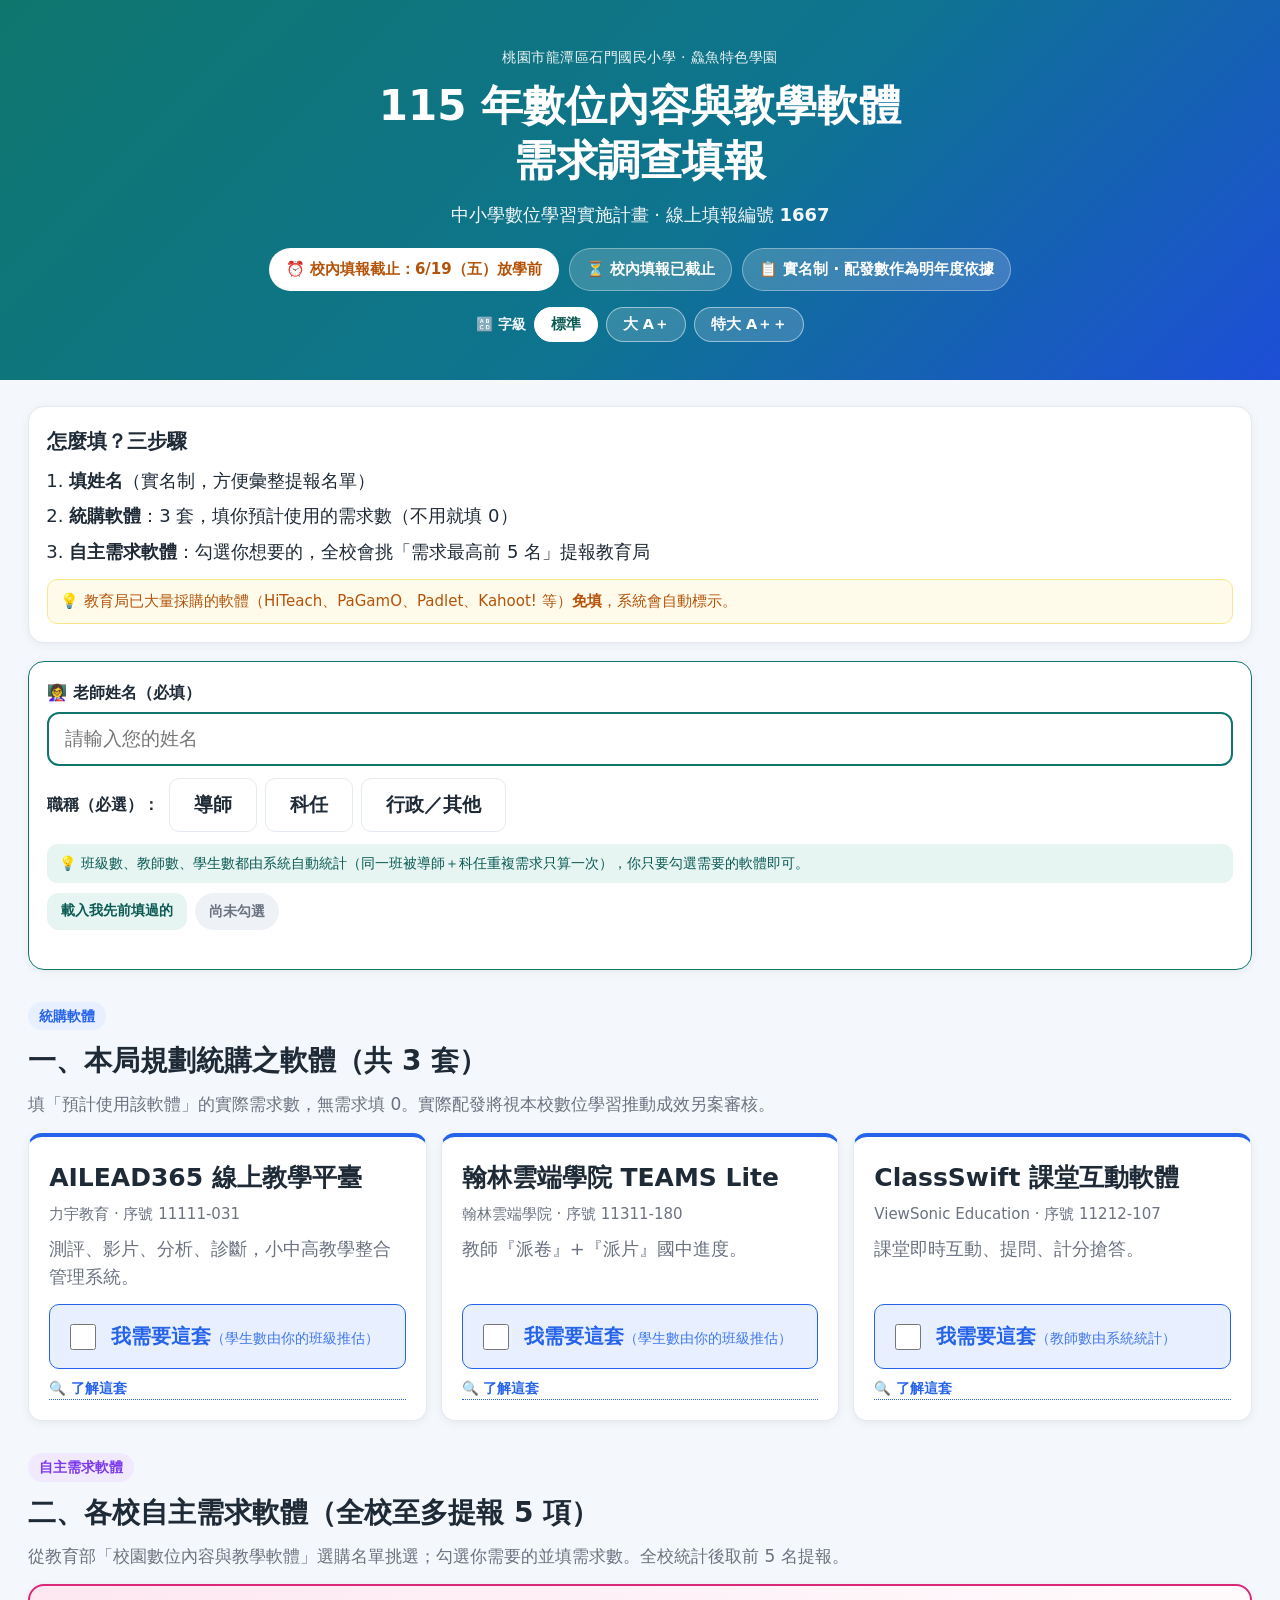
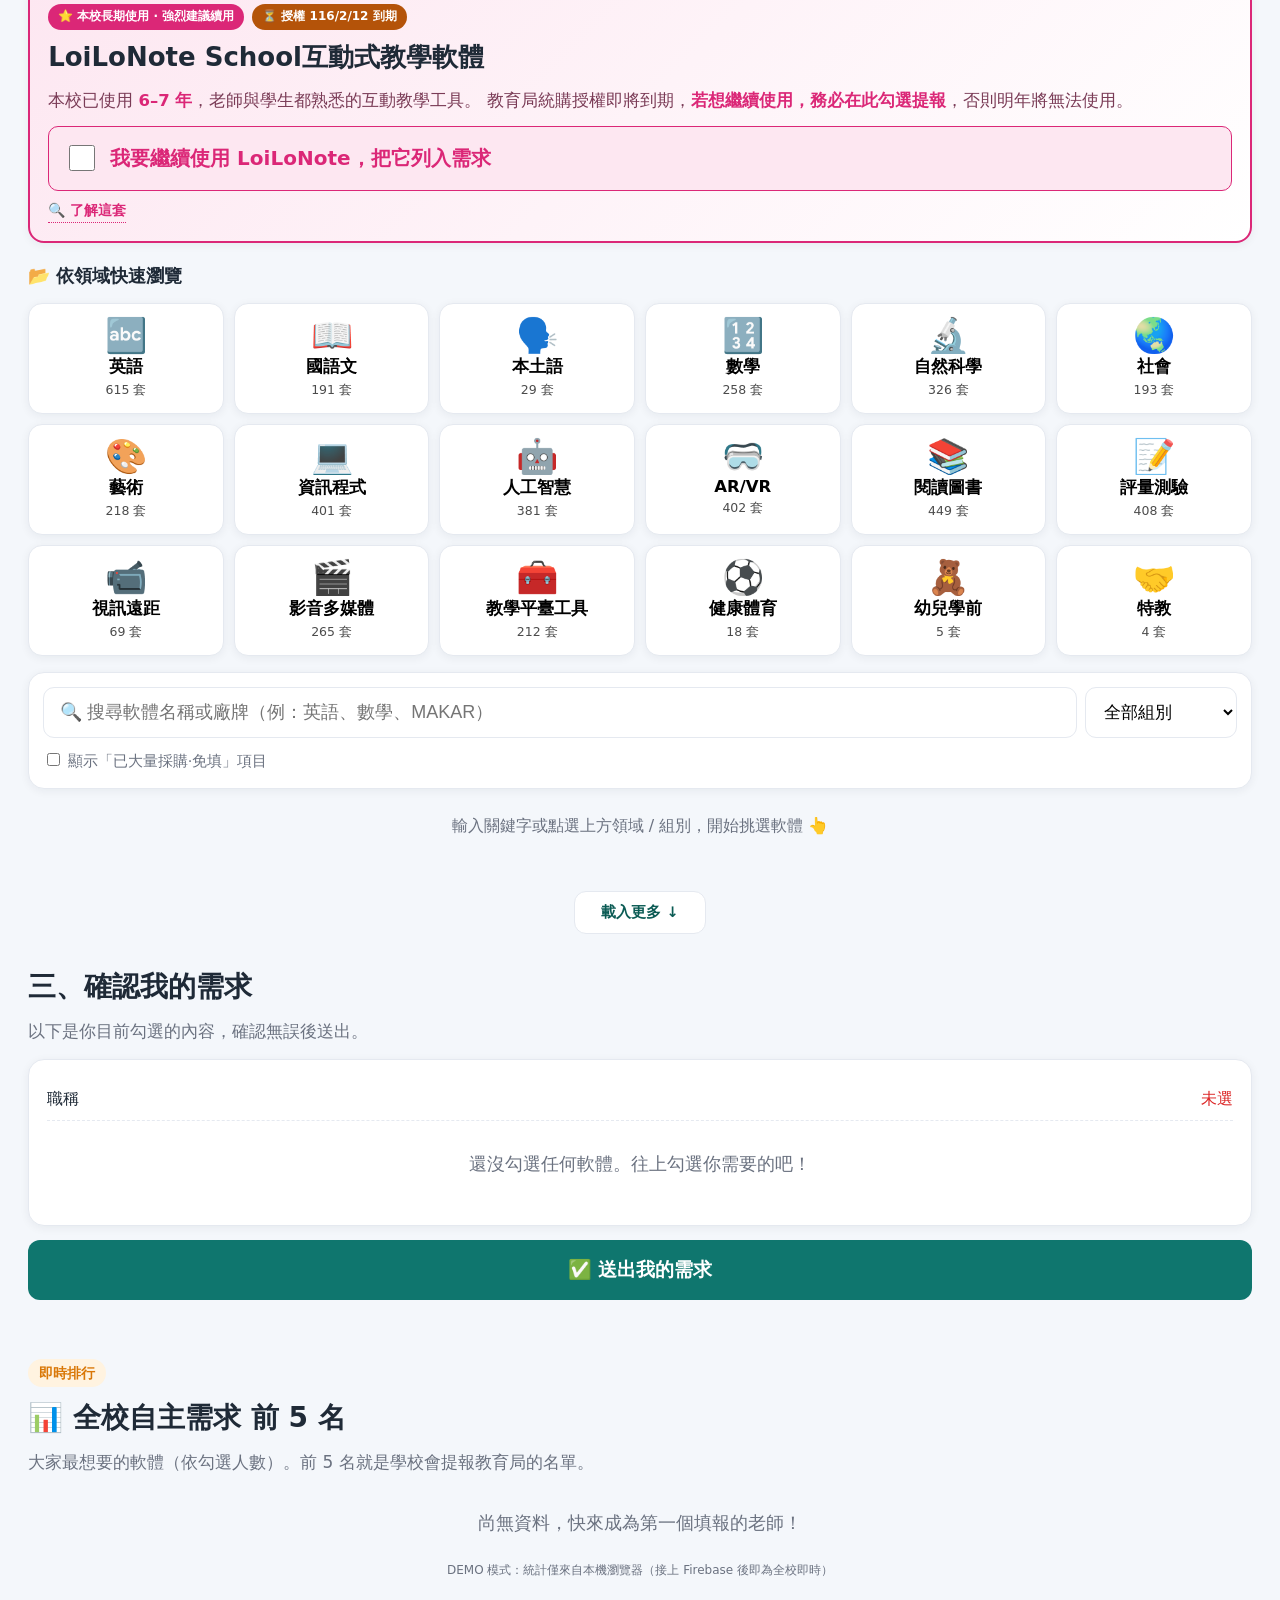
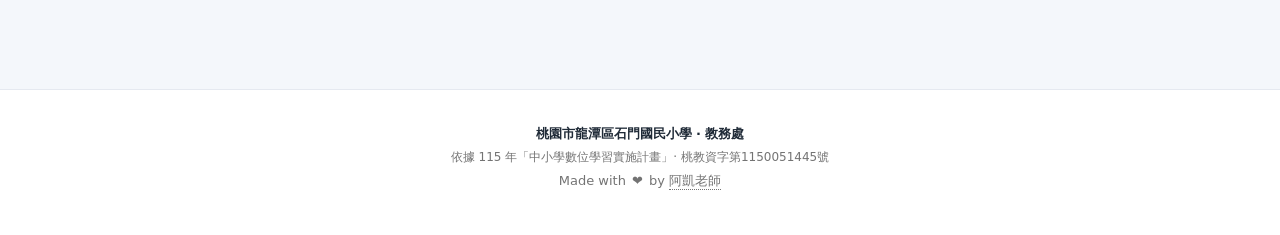
==== index.html @ 0e1031d1 "🚀 自動 cache-busting：部署時為 JS/CSS 加 commit SHA 版本號 解決改版後使用者拿到舊快取（需 Ctrl+F5）的問題：HTML 資產連結帶 ?v=__VER__，wo" ====
<!DOCTYPE html>
<html lang="zh-Hant">
<head>
<meta charset="UTF-8" />
<meta name="viewport" content="width=device-width, initial-scale=1.0" />
<title>數位內容與教學軟體需求調查｜桃園市龍潭區石門國民小學</title>
<meta name="description" content="石門國小 115 年中小學數位學習實施計畫－教學軟體需求調查填報" />
<link rel="stylesheet" href="styles.css?v=__VER__" />
</head>
<body>
<!-- 頂部 -->
<header class="hero">
  <div class="hero__inner">
    <p class="hero__school">桃園市龍潭區石門國民小學 · 鱻魚特色學園</p>
    <h1 class="hero__title">115 年數位內容與教學軟體<br />需求調查填報</h1>
    <p class="hero__sub">中小學數位學習實施計畫 · 線上填報編號 <b>1667</b></p>
    <div class="hero__meta">
      <span class="pill pill--warn" id="deadlinePill">⏰ 校內填報截止：6/24（一）放學前</span>
      <span class="pill" id="countdownPill"></span>
      <span class="pill">📋 實名制 · 配發數作為明年度依據</span>
    </div>
    <div class="fontscale" id="fontScale" role="group" aria-label="字級調整">
      <span class="fontscale__label">🔠 字級</span>
      <button type="button" data-fs="1" class="fontscale__btn">標準</button>
      <button type="button" data-fs="1.15" class="fontscale__btn">大 A＋</button>
      <button type="button" data-fs="1.3" class="fontscale__btn">特大 A＋＋</button>
    </div>
  </div>
</header>

<main class="wrap">

  <!-- 步驟說明 -->
  <section class="card note">
    <h2 class="note__h">怎麼填？三步驟</h2>
    <ol class="note__steps">
      <li><b>填姓名</b>（實名制，方便彙整提報名單）</li>
      <li><b>統購軟體</b>：3 套，填你預計使用的需求數（不用就填 0）</li>
      <li><b>自主需求軟體</b>：勾選你想要的，全校會挑「需求最高前 5 名」提報教育局</li>
    </ol>
    <p class="note__tip">💡 教育局已大量採購的軟體（HiTeach、PaGamO、Padlet、Kahoot! 等）<b>免填</b>，系統會自動標示。</p>
  </section>

  <!-- 老師資料 -->
  <section class="card namebar" id="namebar">
    <label class="namebar__label" for="teacherName">👩‍🏫 老師姓名（必填）</label>
    <input id="teacherName" class="namebar__input" type="text" placeholder="請輸入您的姓名" autocomplete="name" />

    <div class="role-row">
      <span class="role-row__label">職稱（必選）：</span>
      <div class="role-opts" id="roleOpts"><!-- JS render --></div>
    </div>

    <div id="classPicker" class="classpicker" hidden>
      <p class="classpicker__hint" id="classHint"></p>
      <div class="classpicker__grid" id="classGrid"><!-- JS render --></div>
    </div>

    <p class="namebar__why">💡 班級數、教師數、學生數都由系統自動統計（同一班被導師＋科任重複需求只算一次），你只要勾選需要的軟體即可。</p>
    <div class="namebar__extra">
      <button id="loadMineBtn" class="btn btn--ghost" type="button">載入我先前填過的</button>
      <span class="status-badge" id="statusBadge">尚未勾選</span>
    </div>
    <p class="namebar__hint" id="nameHint"></p>
  </section>

  <!-- 區塊一：統購軟體 -->
  <section class="block">
    <div class="block__head">
      <span class="block__tag block__tag--buy">統購軟體</span>
      <h2 class="block__title">一、本局規劃統購之軟體（共 3 套）</h2>
      <p class="block__desc">填「預計使用該軟體」的實際需求數，無需求填 0。實際配發將視本校數位學習推動成效另案審核。</p>
    </div>
    <div class="grid-buy" id="tonggouGrid"><!-- JS render --></div>
  </section>

  <!-- 區塊二：自主需求軟體 -->
  <section class="block">
    <div class="block__head">
      <span class="block__tag block__tag--pick">自主需求軟體</span>
      <h2 class="block__title">二、各校自主需求軟體（全校至多提報 5 項）</h2>
      <p class="block__desc">從教育部「校園數位內容與教學軟體」選購名單挑選；勾選你需要的並填需求數。全校統計後取前 5 名提報。</p>
    </div>

    <!-- LoiLoNote 主打卡 -->
    <div class="loilo" id="loiloCard"><!-- JS render --></div>

    <!-- 依領域一鍵瀏覽（大卡入口）-->
    <div class="domain-head">
      <h3 class="domain-head__t">📂 依領域快速瀏覽</h3>
      <button id="clearDomain" class="btn btn--ghost" type="button" hidden>✕ 清除領域</button>
    </div>
    <div class="domain-grid" id="domainGrid"><!-- JS render --></div>

    <!-- 篩選工具列 -->
    <div class="toolbar card">
      <div class="toolbar__row">
        <input id="searchInput" class="toolbar__search" type="search" placeholder="🔍 搜尋軟體名稱或廠牌（例：英語、數學、MAKAR）" />
        <select id="groupSelect" class="toolbar__select">
          <option value="">全部組別</option>
          <option value="1">數位內容</option>
          <option value="2">課堂教學軟體</option>
          <option value="3">遠距教學軟體</option>
        </select>
      </div>
      <div class="toolbar__foot">
        <label class="switch"><input type="checkbox" id="showExcluded" /> 顯示「已大量採購·免填」項目</label>
        <span class="toolbar__count" id="resultCount"></span>
      </div>
    </div>

    <p class="excluded-note" id="excludedNote" hidden>ℹ️ 標示「已大量採購·免填」的軟體，是教育局先前已大量採購（HiTeach、PaGamO、Padlet、Kahoot! 等），本次無須重複填報，因此無法勾選。</p>

    <!-- 結果清單 -->
    <div id="resultsHint" class="results-hint">輸入關鍵字或點選上方領域 / 組別，開始挑選軟體 👆</div>
    <ul class="results" id="results"></ul>
    <button id="moreBtn" class="btn btn--more" type="button" hidden>載入更多 ↓</button>
  </section>

  <!-- 我的選擇 -->
  <section class="block">
    <div class="block__head">
      <h2 class="block__title">三、確認我的需求</h2>
      <p class="block__desc">以下是你目前勾選的內容，確認無誤後送出。</p>
    </div>
    <div class="card summary" id="summary"><!-- JS render --></div>
    <button id="submitBtn" class="btn btn--submit" type="button">✅ 送出我的需求</button>
    <p class="submit-msg" id="submitMsg"></p>
  </section>

  <!-- 即時排行榜 -->
  <section class="block">
    <div class="block__head">
      <span class="block__tag block__tag--rank">即時排行</span>
      <h2 class="block__title">📊 全校自主需求 前 5 名</h2>
      <p class="block__desc">大家最想要的軟體（依勾選人數）。前 5 名就是學校會提報教育局的名單。</p>
    </div>
    <ol class="rank" id="rankList"><li class="rank__empty">尚無資料，快來成為第一個填報的老師！</li></ol>
    <p class="rank__mode" id="rankMode"></p>
  </section>

</main>

<!-- 頁尾署名 -->
<footer class="site-credit">
  <p class="site-credit__org">桃園市龍潭區石門國民小學 · 教務處</p>
  <p class="site-credit__doc">依據 115 年「中小學數位學習實施計畫」· 桃教資字第1150051445號</p>
  <p>
    Made with <span class="site-credit__heart" aria-label="愛心">❤️</span> by
    <a
      href="https://www.smes.tyc.edu.tw/modules/tadnews/page.php?ncsn=11&nsn=16#a5"
      target="_blank"
      rel="noopener noreferrer"
      class="site-credit__author"
    >阿凱老師</a>
  </p>
</footer>

<script src="data/config.js?v=__VER__"></script>
<script src="app.js?v=__VER__"></script>
</body>
</html>
---- styles.css ----
:root{
  --bg:#f4f7fb; --card:#fff; --ink:#1f2a37;
  --muted:#6b7280; --line:#e5e9f0;
  --brand:#0f766e; --brand-d:#0b5b54; --brand-l:#e6f4f2;
  --buy:#2563eb; --buy-l:#e8f0ff;
  --pick:#7c3aed; --pick-l:#f1eaff;
  --rank:#d97706; --rank-l:#fff3e0;
  --warn:#b45309; --danger:#dc2626;
  --loilo:#db2777; --loilo-l:#fde7f1;
  --radius:16px; --shadow:0 2px 10px rgba(20,30,50,.06);
}
*{box-sizing:border-box}
html{scroll-behavior:smooth}
body{
  margin:0; background:var(--bg); color:var(--ink);
  font-family:"Noto Sans TC","PingFang TC","Microsoft JhengHei",system-ui,sans-serif;
  line-height:1.65; -webkit-font-smoothing:antialiased;
}
b{font-weight:700}

/* hero */
.hero{
  background:linear-gradient(135deg,var(--brand) 0%,#0e7490 55%,#1d4ed8 100%);
  color:#fff; padding:38px 16px 30px; text-align:center;
}
.hero__inner{max-width:760px;margin:0 auto}
.hero__school{margin:0 0 10px;font-size:14px;opacity:.92;letter-spacing:.5px}
.hero__title{margin:0;font-size:30px;font-weight:800;line-height:1.3}
.hero__sub{margin:12px 0 0;font-size:15px;opacity:.95}
.hero__meta{margin-top:18px;display:flex;gap:10px;justify-content:center;flex-wrap:wrap}
.pill{background:rgba(255,255,255,.18);border:1px solid rgba(255,255,255,.35);
  color:#fff;padding:6px 14px;border-radius:999px;font-size:13.5px;font-weight:600}
.pill--warn{background:#fff;color:var(--warn)}

/* layout */
.wrap{max-width:840px;margin:0 auto;padding:22px 16px 40px}
.card{background:var(--card);border:1px solid var(--line);border-radius:var(--radius);
  box-shadow:var(--shadow);padding:18px 18px}
.block{margin-top:30px}
.block__head{margin-bottom:14px}
.block__tag{display:inline-block;font-size:12.5px;font-weight:700;padding:3px 11px;
  border-radius:999px;margin-bottom:8px}
.block__tag--buy{background:var(--buy-l);color:var(--buy)}
.block__tag--pick{background:var(--pick-l);color:var(--pick)}
.block__tag--rank{background:var(--rank-l);color:var(--rank)}
.block__title{margin:0;font-size:21px;font-weight:800}
.block__desc{margin:6px 0 0;font-size:14px;color:var(--muted)}

/* note */
.note__h{margin:0 0 8px;font-size:17px}
.note__steps{margin:0;padding-left:22px}
.note__steps li{margin:4px 0}
.note__tip{margin:12px 0 0;font-size:13.5px;color:var(--warn);background:#fffbeb;
  border:1px solid #fde68a;border-radius:10px;padding:9px 12px}

/* name bar */
.namebar{margin-top:18px;position:sticky;top:0;z-index:30;border-color:var(--brand)}
.namebar__label{display:block;font-weight:700;margin-bottom:6px}
.namebar__input{width:100%;padding:12px 14px;font-size:17px;border:2px solid var(--brand);
  border-radius:12px;outline:none}
.namebar__input:focus{box-shadow:0 0 0 3px var(--brand-l)}
.namebar__extra{display:flex;gap:8px;margin-top:10px;flex-wrap:wrap}
.namebar__small{flex:1;min-width:180px;padding:9px 12px;font-size:14px;
  border:1px solid var(--line);border-radius:10px}
.namebar__hint{margin:8px 0 0;font-size:13px;color:var(--brand-d);min-height:1em}
.namebar__why{margin:12px 0 0;font-size:12.5px;color:var(--brand-d);background:var(--brand-l);
  border-radius:10px;padding:9px 12px;line-height:1.5}

/* 職稱 */
.role-row{display:flex;align-items:center;gap:10px;margin-top:12px;flex-wrap:wrap}
.role-row__label{font-weight:700;font-size:14px}
.role-opts{display:flex;gap:8px;flex-wrap:wrap}
.role-btn{padding:8px 16px;border-radius:10px;border:1.5px solid var(--line);background:#fff;
  font-size:14px;font-weight:700;color:var(--ink);cursor:pointer;transition:.12s}
.role-btn:hover{border-color:var(--brand)}
.role-btn--on{background:var(--brand);color:#fff;border-color:var(--brand)}

/* 班級選擇 */
.classpicker{margin-top:12px;background:#f8fafc;border:1px solid var(--line);border-radius:12px;padding:12px}
.classpicker__hint{margin:0 0 10px;font-size:13px;color:var(--muted);font-weight:600}
.cp__row{display:flex;align-items:center;gap:6px;flex-wrap:wrap;margin-bottom:7px}
.cp__row:last-child{margin-bottom:0}
.cp__grade{font-size:13px;font-weight:700;color:var(--brand-d);width:54px;flex-shrink:0}
.cp__chip{min-width:38px;padding:6px 10px;border-radius:8px;border:1px solid var(--line);
  background:#fff;font-size:13.5px;cursor:pointer;transition:.1s}
.cp__chip:hover{border-color:var(--brand)}
.cp__chip--on{background:var(--brand);color:#fff;border-color:var(--brand);font-weight:700}
.buy__check small{font-weight:400;opacity:.85}

/* buttons */
.btn{cursor:pointer;font-family:inherit;font-weight:700;border:none;border-radius:12px;
  transition:transform .08s,filter .15s,background .15s}
.btn:active{transform:translateY(1px)}
.btn--ghost{background:var(--brand-l);color:var(--brand-d);padding:9px 14px;font-size:13.5px}
.btn--ghost:hover{filter:brightness(.97)}
.btn--more{display:block;margin:14px auto 0;background:#fff;border:1px solid var(--line);
  color:var(--brand-d);padding:11px 26px;font-size:14.5px}
.btn--submit{display:block;width:100%;margin-top:14px;background:var(--brand);color:#fff;
  padding:16px;font-size:18px}
.btn--submit:hover{background:var(--brand-d)}
.btn--submit:disabled{background:#9ca3af;cursor:not-allowed}

/* 統購 cards */
.grid-buy{display:grid;gap:14px;grid-template-columns:1fr}
@media(min-width:680px){.grid-buy{grid-template-columns:1fr 1fr 1fr}}
.buy{background:var(--card);border:1px solid var(--line);border-top:4px solid var(--buy);
  border-radius:14px;padding:16px;box-shadow:var(--shadow);display:flex;flex-direction:column}
.buy__name{font-weight:800;font-size:16px;margin:0 0 4px}
.buy__brand{font-size:12.5px;color:var(--muted);margin:0 0 8px}
.buy__desc{font-size:13px;color:var(--muted);margin:0 0 12px;flex:1}
.buy__unit{font-size:12.5px;font-weight:700;color:var(--buy);margin-bottom:6px}
.buy__num{display:flex;align-items:center;gap:8px}
.buy__num input{width:90px;padding:9px;font-size:16px;text-align:center;
  border:1px solid var(--line);border-radius:10px}
.stepper{width:38px;height:38px;border-radius:10px;border:1px solid var(--line);
  background:#f8fafc;font-size:20px;font-weight:700;color:var(--buy);cursor:pointer}
.buy__check{display:flex;align-items:center;gap:9px;cursor:pointer;user-select:none;
  background:var(--buy-l);border:1px solid var(--buy);border-radius:10px;padding:10px 12px;
  font-size:14px;font-weight:700;color:var(--buy)}
.buy__check input{width:20px;height:20px;accent-color:var(--buy);cursor:pointer}
.numbox--note{justify-content:center;align-self:flex-end;color:var(--muted);font-size:11px;
  background:#f8fafc;border:1px dashed var(--line);border-radius:8px;padding:6px 8px}

/* LoiLoNote 主打 */
.loilo{background:linear-gradient(135deg,var(--loilo-l),#fff);border:2px solid var(--loilo);
  border-radius:var(--radius);padding:18px;box-shadow:var(--shadow);margin-bottom:18px}
.loilo__top{display:flex;align-items:center;gap:8px;flex-wrap:wrap;margin-bottom:6px}
.loilo__badge{background:var(--loilo);color:#fff;font-size:12px;font-weight:700;
  padding:3px 10px;border-radius:999px}
.loilo__name{font-size:19px;font-weight:800;margin:0}
.loilo__desc{font-size:14px;color:#7a3b56;margin:8px 0 12px}
.loilo__desc b{color:var(--loilo)}

/* toolbar */
.toolbar{padding:14px}
.toolbar__row{display:flex;gap:8px;flex-wrap:wrap}
.toolbar__search{flex:1;min-width:200px;padding:11px 14px;font-size:15px;
  border:1px solid var(--line);border-radius:11px}
.toolbar__select{padding:11px 12px;font-size:14px;border:1px solid var(--line);
  border-radius:11px;background:#fff}
.chips{display:flex;gap:7px;flex-wrap:wrap;margin-top:12px}
.chip{font-size:13px;padding:6px 12px;border-radius:999px;border:1px solid var(--line);
  background:#fff;cursor:pointer;color:var(--ink);transition:.12s}
.chip:hover{border-color:var(--pick)}
.chip--on{background:var(--pick);color:#fff;border-color:var(--pick)}
.toolbar__foot{display:flex;justify-content:space-between;align-items:center;
  margin-top:12px;flex-wrap:wrap;gap:8px}
.switch{font-size:13px;color:var(--muted);cursor:pointer;user-select:none}
.toolbar__count{font-size:13px;color:var(--muted);font-weight:600}

/* results */
.results-hint{text-align:center;color:var(--muted);padding:24px 12px;font-size:14.5px}
.results{list-style:none;margin:14px 0 0;padding:0;display:grid;gap:10px}
.item{display:flex;gap:12px;align-items:flex-start;background:var(--card);
  border:1px solid var(--line);border-radius:12px;padding:13px 14px}
.item--on{border-color:var(--pick);box-shadow:0 0 0 2px var(--pick-l)}
.item--excluded{opacity:.7;background:#fafafa}
.item__check{width:22px;height:22px;margin-top:2px;flex-shrink:0;cursor:pointer;accent-color:var(--pick)}
.item__body{flex:1;min-width:0}
.item__name{font-weight:700;font-size:15px;margin:0}
.item__meta{font-size:12.5px;color:var(--muted);margin:3px 0 0;display:flex;gap:8px;flex-wrap:wrap}
.tagmini{background:var(--brand-l);color:var(--brand-d);font-size:11px;padding:1px 7px;border-radius:6px}
.gtag{font-size:11px;padding:1px 7px;border-radius:6px}
.gtag-1{background:#eef2ff;color:#4338ca}
.gtag-2{background:#ecfdf5;color:#047857}
.gtag-3{background:#fef2f2;color:#b91c1c}
.badge-ex{background:#fee2e2;color:var(--danger);font-size:11px;font-weight:700;
  padding:1px 7px;border-radius:6px}
.item__nums{display:none;gap:8px;margin-top:10px;flex-wrap:wrap}
.item--on .item__nums{display:flex}
.numbox{display:flex;flex-direction:column;font-size:11.5px;color:var(--muted)}
.numbox input{width:74px;padding:6px;font-size:14px;text-align:center;
  border:1px solid var(--line);border-radius:8px;margin-top:2px}

/* summary */
.summary__empty{color:var(--muted);text-align:center;padding:10px}
.sumrow{display:flex;justify-content:space-between;gap:10px;padding:8px 0;
  border-bottom:1px dashed var(--line);font-size:14px}
.sumrow:last-child{border-bottom:none}
.sumrow__rm{background:none;border:none;color:var(--danger);cursor:pointer;font-size:13px}
.sumhead{font-weight:800;font-size:13px;color:var(--muted);margin:12px 0 2px}

.submit-msg{text-align:center;font-size:14.5px;margin-top:10px;min-height:1.2em;font-weight:700}
.submit-msg.ok{color:var(--brand-d)}
.submit-msg.err{color:var(--danger)}

/* rank */
.rank{list-style:none;margin:0;padding:0;counter-reset:r}
.rank__row{display:flex;align-items:center;gap:12px;background:var(--card);
  border:1px solid var(--line);border-radius:12px;padding:12px 14px;margin-bottom:9px}
.rank__no{width:34px;height:34px;flex-shrink:0;border-radius:50%;display:grid;place-items:center;
  font-weight:800;background:var(--rank-l);color:var(--rank)}
.rank__row:nth-child(1) .rank__no{background:#fde68a;color:#92400e}
.rank__row:nth-child(2) .rank__no{background:#e5e7eb;color:#374151}
.rank__row:nth-child(3) .rank__no{background:#fed7aa;color:#9a3412}
.rank__name{flex:1;font-weight:700;font-size:14.5px}
.rank__cnt{font-size:13px;color:var(--muted);font-weight:700;white-space:nowrap}
.rank__loilo{border-color:var(--loilo);box-shadow:0 0 0 2px var(--loilo-l)}
.rank__empty{color:var(--muted);text-align:center;padding:18px}
.rank__mode{text-align:center;font-size:12px;color:var(--muted);margin-top:6px}

/* admin: gate */
.gate{position:fixed;inset:0;background:rgba(15,30,45,.55);display:grid;place-items:center;z-index:100;padding:16px}
.gate__box{max-width:360px;width:100%;text-align:center}
.gate__h{margin:0 0 14px;font-size:18px}
.gate__note{font-size:12px;color:var(--muted);margin-top:10px}

/* admin: stat grid */
.stat-grid{display:grid;gap:12px;grid-template-columns:repeat(2,1fr)}
@media(min-width:680px){.stat-grid{grid-template-columns:repeat(4,1fr)}}
.stat{background:var(--card);border:1px solid var(--line);border-radius:14px;padding:16px;text-align:center;box-shadow:var(--shadow)}
.stat__v{font-size:30px;font-weight:800;color:var(--brand)}
.stat__v small{font-size:13px;font-weight:600;color:var(--muted);margin-left:3px}
.stat__l{font-size:13px;color:var(--muted);margin-top:2px}

/* admin: rank details */
.adm-rank{background:var(--card);border:1px solid var(--line);border-radius:12px;margin-bottom:8px;overflow:hidden}
.adm-rank--top{border-color:var(--rank);box-shadow:0 0 0 1px var(--rank-l)}
.adm-rank summary{display:flex;align-items:center;gap:12px;padding:11px 14px;cursor:pointer;list-style:none}
.adm-rank summary::-webkit-details-marker{display:none}
.adm-rank__body{padding:0 14px 12px;font-size:13px;color:var(--muted)}

/* admin: charts */
.chart-grid{display:grid;gap:14px;grid-template-columns:1fr}
@media(min-width:760px){.chart-grid{grid-template-columns:1fr 1fr}}
.chart__t{margin:0 0 12px;font-size:15px;font-weight:800}
.bar{display:flex;align-items:center;gap:10px;margin:7px 0;font-size:13.5px}
.bar__l{width:88px;flex-shrink:0;text-align:right;color:var(--ink)}
.bar__track{flex:1;background:#f1f5f9;border-radius:6px;height:18px;overflow:hidden}
.bar__fill{display:block;height:100%;border-radius:6px;min-width:2px;transition:width .3s}
.bar__v{width:38px;text-align:right;font-weight:700;color:var(--muted)}
.pie{width:150px;height:150px;border-radius:50%;margin:4px auto 12px}
.pie__legend{display:flex;flex-direction:column;gap:5px;font-size:13.5px}
.pie__legend i{display:inline-block;width:13px;height:13px;border-radius:3px;margin-right:7px;vertical-align:-1px}

/* admin: teacher cards */
.adm-teacher{padding:12px 14px;margin-bottom:8px}
.adm-teacher__top{display:flex;justify-content:space-between;align-items:baseline;gap:8px;margin-bottom:4px}
.adm-teacher__line{font-size:13.5px;margin:4px 0;line-height:1.6}

/* footer */
.site-credit{text-align:center;padding:30px 16px 40px;font-size:13px;color:rgba(0,0,0,.55);
  border-top:1px solid var(--line);margin-top:36px;background:#fff}
.site-credit p{margin:3px 0}
.site-credit__org{font-weight:700;color:var(--ink)}
.site-credit__doc{font-size:12px}
.site-credit__heart{display:inline-block;margin:0 2px;filter:saturate(1.1)}
.site-credit__author{color:inherit;text-decoration:none;border-bottom:1px dotted currentColor;
  padding-bottom:1px;transition:color .2s,border-color .2s}
.site-credit__author:hover{color:#c63;border-bottom-color:#c63}

/* ============================================================
   滿版佈局 + 字體放大 + RWD 強化（讓年長老師看得清楚）
   ============================================================ */
body{ font-size:17px; }

/* 容器滿版：桌機幾乎填滿，只留極小邊距 */
.wrap{ max-width:1860px; padding:26px clamp(14px,2.2vw,44px) 60px; }
.hero{ padding:46px 16px 38px; }
.hero__inner{ max-width:1180px; }
.hero__title{ font-size:34px; }
.hero__sub{ font-size:16.5px; }
.pill{ font-size:15px; padding:8px 16px; }

/* 區塊標題與說明 */
.block__title{ font-size:25px; }
.block__desc{ font-size:16px; }
.block__tag{ font-size:13.5px; }
.note__h{ font-size:20px; }
.note__steps{ font-size:16.5px; }
.note__steps li{ margin:6px 0; }
.note__tip{ font-size:15px; }

/* 老師資料 */
.namebar__label{ font-size:16px; }
.namebar__input{ font-size:19px; padding:14px 16px; }
.role-row__label{ font-size:16px; }
.role-btn{ font-size:16px; padding:10px 20px; }
.classpicker__hint{ font-size:15px; }
.cp__grade{ font-size:15.5px; width:62px; }
.cp__chip{ font-size:16px; min-width:46px; padding:9px 14px; }
.namebar__why{ font-size:14px; }

/* 統購卡 */
.buy__name{ font-size:19px; }
.buy__brand{ font-size:13.5px; }
.buy__desc{ font-size:15.5px; }
.buy__check{ font-size:16.5px; padding:13px 14px; }

/* 自主清單工具列 + 項目 */
.toolbar__search{ font-size:17px; padding:13px 16px; }
.toolbar__select{ font-size:16px; }
.chip{ font-size:15px; padding:7px 14px; }
.item{ padding:15px 16px; }
.item__name{ font-size:18px; }
.item__meta{ font-size:14px; }
.item__check{ width:24px; height:24px; }

/* 摘要 / 排行 / loilo */
.sumrow{ font-size:16px; }
.rank__name{ font-size:17px; }
.rank__cnt{ font-size:15px; }
.loilo__name{ font-size:21px; }
.loilo__desc{ font-size:15.5px; }
.btn--submit{ font-size:19px; padding:17px; }

/* 桌機（≥1024px）：自主清單兩欄、字再放大 */
@media(min-width:1024px){
  body{ font-size:18px; }
  .hero__title{ font-size:42px; }
  .hero__sub{ font-size:18px; }
  .block__title{ font-size:28px; }
  .block__desc{ font-size:17px; }
  .note__steps{ font-size:18px; }
  .item__name{ font-size:19px; }
  .item__meta{ font-size:15px; }
  .buy__name{ font-size:21px; }
  .buy__desc{ font-size:16.5px; }
  .buy__check{ font-size:18px; }
  .cp__chip{ font-size:17px; min-width:50px; }
  .results{ grid-template-columns:1fr 1fr; gap:12px; }
}

/* 大桌機（≥1500px）：自主清單三欄，充分利用寬度 */
@media(min-width:1500px){
  .results{ grid-template-columns:1fr 1fr 1fr; }
}

/* ============================================================
   再放大：統購卡 / 班級鈕 / 軟體資訊文字 + 行動端易讀易點
   ============================================================ */
/* 統購卡 */
.buy{ padding:20px; }
.buy__name{ font-size:22px; }
.buy__brand{ font-size:15px; }
.buy__desc{ font-size:17px; line-height:1.6; }
.buy__unit{ font-size:14.5px; }
.buy__check{ font-size:19px; padding:15px 16px; gap:12px; }
.buy__check input{ width:26px; height:26px; }
.buy__check small{ font-size:14px; }

/* 職稱鈕 + 班級鈕（加大、好點）*/
.role-btn{ font-size:18px; padding:13px 24px; min-height:48px; }
.classpicker{ padding:14px; }
.classpicker__hint{ font-size:16px; }
.cp__row{ gap:8px; margin-bottom:9px; }
.cp__grade{ font-size:17px; width:64px; }
.cp__chip{ font-size:18px; min-width:56px; min-height:48px; padding:12px 16px; }

/* 軟體資訊（自主清單項目）*/
.item{ padding:16px 18px; gap:14px; }
.item__check{ width:26px; height:26px; margin-top:3px; }
.item__name{ font-size:20px; line-height:1.4; }
.item__meta{ font-size:15.5px; gap:10px; margin-top:5px; }
.tagmini,.gtag,.badge-ex{ font-size:13px; padding:2px 9px; }
.results-hint{ font-size:16px; }

/* 搜尋 / 篩選 / 領域標籤 */
.toolbar__search{ font-size:18px; padding:14px 16px; }
.toolbar__select{ font-size:17px; padding:12px 14px; }
.chip{ font-size:16px; padding:9px 16px; min-height:42px; }
.switch{ font-size:14.5px; }
.toolbar__count{ font-size:14.5px; }

/* LoiLoNote 主打 */
.loilo__name{ font-size:23px; }
.loilo__desc{ font-size:16.5px; }

/* 桌機再放大一級 */
@media(min-width:1024px){
  .buy__name{ font-size:25px; }
  .buy__desc{ font-size:18px; }
  .buy__check{ font-size:20px; }
  .item__name{ font-size:22px; }
  .item__meta{ font-size:16.5px; }
  .cp__chip{ font-size:19px; min-width:62px; }
  .role-btn{ font-size:19px; }
  .loilo__name{ font-size:26px; }
}

/* 行動端（≤640px）：好讀好點、班級鈕排滿、不溢出 */
@media(max-width:640px){
  .wrap{ padding:18px 12px 48px; }
  .hero__title{ font-size:27px; }
  .hero__sub{ font-size:15px; }
  .block__title{ font-size:22px; }
  .block__desc{ font-size:15.5px; }
  .buy__name{ font-size:21px; }
  .buy__desc{ font-size:16px; }
  .item__name{ font-size:19px; }
  .item__meta{ font-size:14.5px; }
  /* 班級選擇：年級標籤獨立一行，班級鈕排滿整列、好按 */
  .cp__grade{ width:100%; margin-bottom:3px; color:var(--brand-d); }
  .cp__chip{ flex:1 1 28%; font-size:18px; min-height:50px; }
  /* 職稱鈕填滿一列 */
  .role-row{ align-items:flex-start; }
  .role-opts{ width:100%; }
  .role-btn{ flex:1 1 auto; min-height:50px; }
  /* 統購卡單欄、留白縮一點 */
  .buy{ padding:18px; }
}

/* ============================================================
   A 統計正確性 + B 年長友善：字級切換 / 狀態 / 高亮 / 查資料
   ============================================================ */
/* 字級切換（hero 內）*/
.fontscale{ margin-top:16px; display:flex; align-items:center; justify-content:center;
  gap:8px; flex-wrap:wrap; }
.fontscale__label{ color:#fff; font-size:14px; font-weight:700; opacity:.95; }
.fontscale__btn{ background:rgba(255,255,255,.16); border:1px solid rgba(255,255,255,.5);
  color:#fff; border-radius:999px; padding:7px 16px; font-size:14.5px; font-weight:700;
  cursor:pointer; font-family:inherit; transition:.12s; }
.fontscale__btn:hover{ background:rgba(255,255,255,.28); }
.fontscale__btn--on{ background:#fff; color:var(--brand-d); border-color:#fff; }

/* 填報狀態徽章 */
.status-badge{ font-size:14px; font-weight:700; padding:7px 14px; border-radius:999px;
  background:#eef2f7; color:var(--muted); }
.status-badge--picked{ background:var(--pick-l); color:var(--pick); }
.status-badge--done{ background:#dcfce7; color:#15803d; }
.status-badge--edited{ background:#fef9c3; color:#a16207; }

/* 送出檢查：缺漏處高亮 + 抖動 */
.needs-attention{ outline:3px solid var(--danger) !important; outline-offset:3px;
  border-radius:14px; animation:shakeX .4s; }
@keyframes shakeX{ 0%,100%{transform:translateX(0)} 20%,60%{transform:translateX(-6px)}
  40%,80%{transform:translateX(6px)} }

/* 軟體「了解」查資料連結 */
.item__link, .info-link{ color:var(--brand-d); font-size:13.5px; font-weight:700;
  text-decoration:none; white-space:nowrap; border-bottom:1px dotted currentColor; }
.item__link:hover, .info-link:hover{ color:var(--brand); }
.item__foot{ margin-top:7px; }
.loilo__link{ display:inline-block; margin-top:8px; color:var(--loilo); font-weight:700;
  font-size:14px; text-decoration:none; border-bottom:1px dotted currentColor; }
.buy__link{ display:inline-block; margin-top:8px; color:var(--buy); font-weight:700;
  font-size:13.5px; text-decoration:none; border-bottom:1px dotted currentColor; }

/* 領域標籤數量 */
.chip__n{ opacity:.6; font-weight:400; margin-left:3px; }
.chip--on .chip__n{ opacity:.85; }

/* 免填說明 */
.excluded-note{ font-size:13px; color:var(--warn); background:#fffbeb;
  border:1px solid #fde68a; border-radius:8px; padding:8px 11px; margin-top:10px; }

/* 置頂老師資料列：捲動時收合成一行（只留姓名＋狀態），不占畫面 */
.namebar{ transition:padding .15s; }
.namebar--compact{ display:flex; align-items:center; gap:10px; padding:8px 14px !important; }
.namebar--compact .namebar__label,
.namebar--compact .role-row,
.namebar--compact #classPicker,
.namebar--compact .namebar__why,
.namebar--compact .namebar__hint,
.namebar--compact #loadMineBtn{ display:none !important; }
.namebar--compact .namebar__input{ flex:1; margin:0; font-size:16px; padding:9px 12px; }
.namebar--compact .namebar__extra{ margin:0; flex-shrink:0; }
.namebar--compact::before{ content:"✏️"; font-size:18px; }

/* 領域大卡入口 */
.domain-head{ display:flex; align-items:center; justify-content:space-between; gap:10px; margin:4px 0 12px; flex-wrap:wrap; }
.domain-head__t{ margin:0; font-size:18px; font-weight:800; }
.domain-grid{ display:grid; gap:10px; grid-template-columns:repeat(2,1fr); margin-bottom:16px; }
@media(min-width:560px){ .domain-grid{ grid-template-columns:repeat(3,1fr); } }
@media(min-width:900px){ .domain-grid{ grid-template-columns:repeat(6,1fr); } }
.domain-card{ display:flex; flex-direction:column; align-items:center; gap:4px;
  background:var(--card); border:1.5px solid var(--line); border-radius:14px;
  padding:14px 8px; cursor:pointer; font-family:inherit; transition:.12s; box-shadow:var(--shadow); }
.domain-card:hover{ border-color:var(--pick); transform:translateY(-2px); }
.domain-card--on{ background:var(--pick); border-color:var(--pick); color:#fff; }
.domain-card__ic{ font-size:30px; line-height:1; }
.domain-card__name{ font-size:15px; font-weight:700; }
.domain-card__n{ font-size:12.5px; opacity:.7; }
.domain-card--on .domain-card__n{ opacity:.9; }
@media(min-width:1024px){ .domain-card__ic{ font-size:34px; } .domain-card__name{ font-size:16.5px; } }
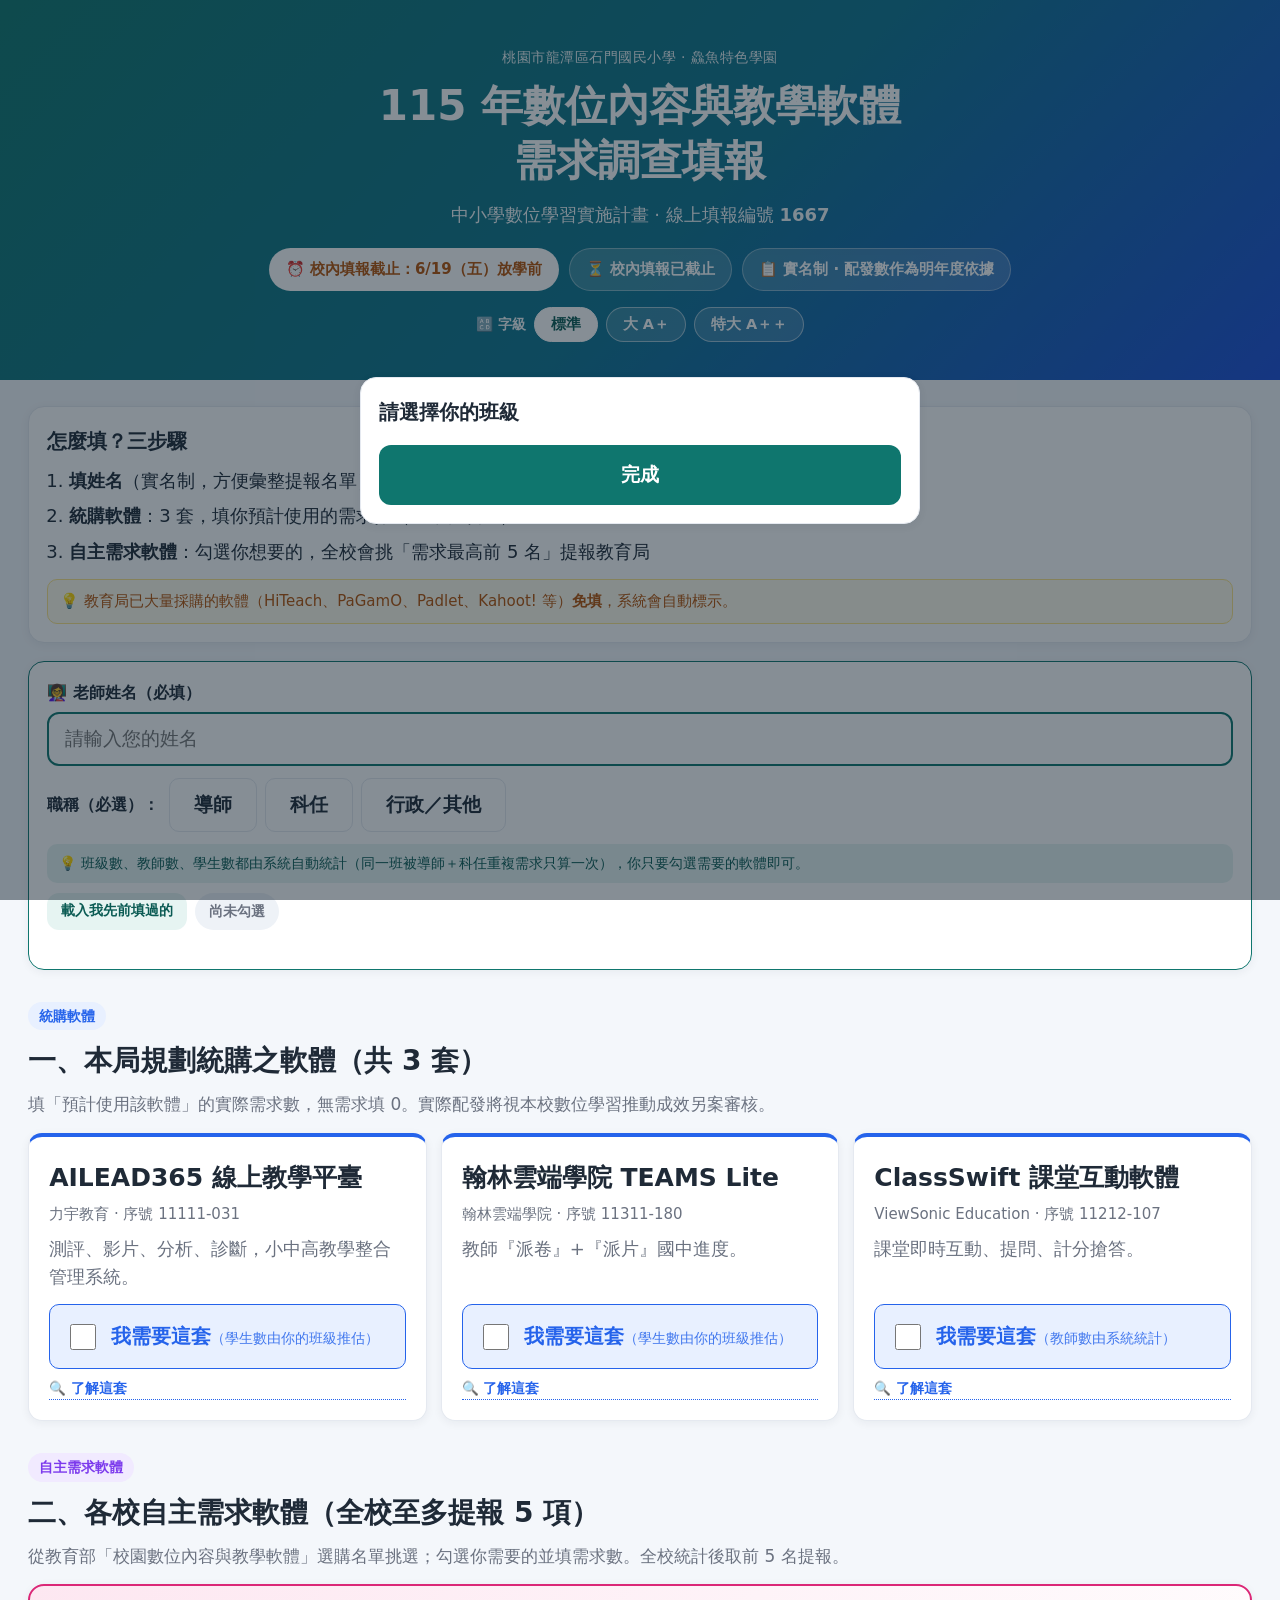
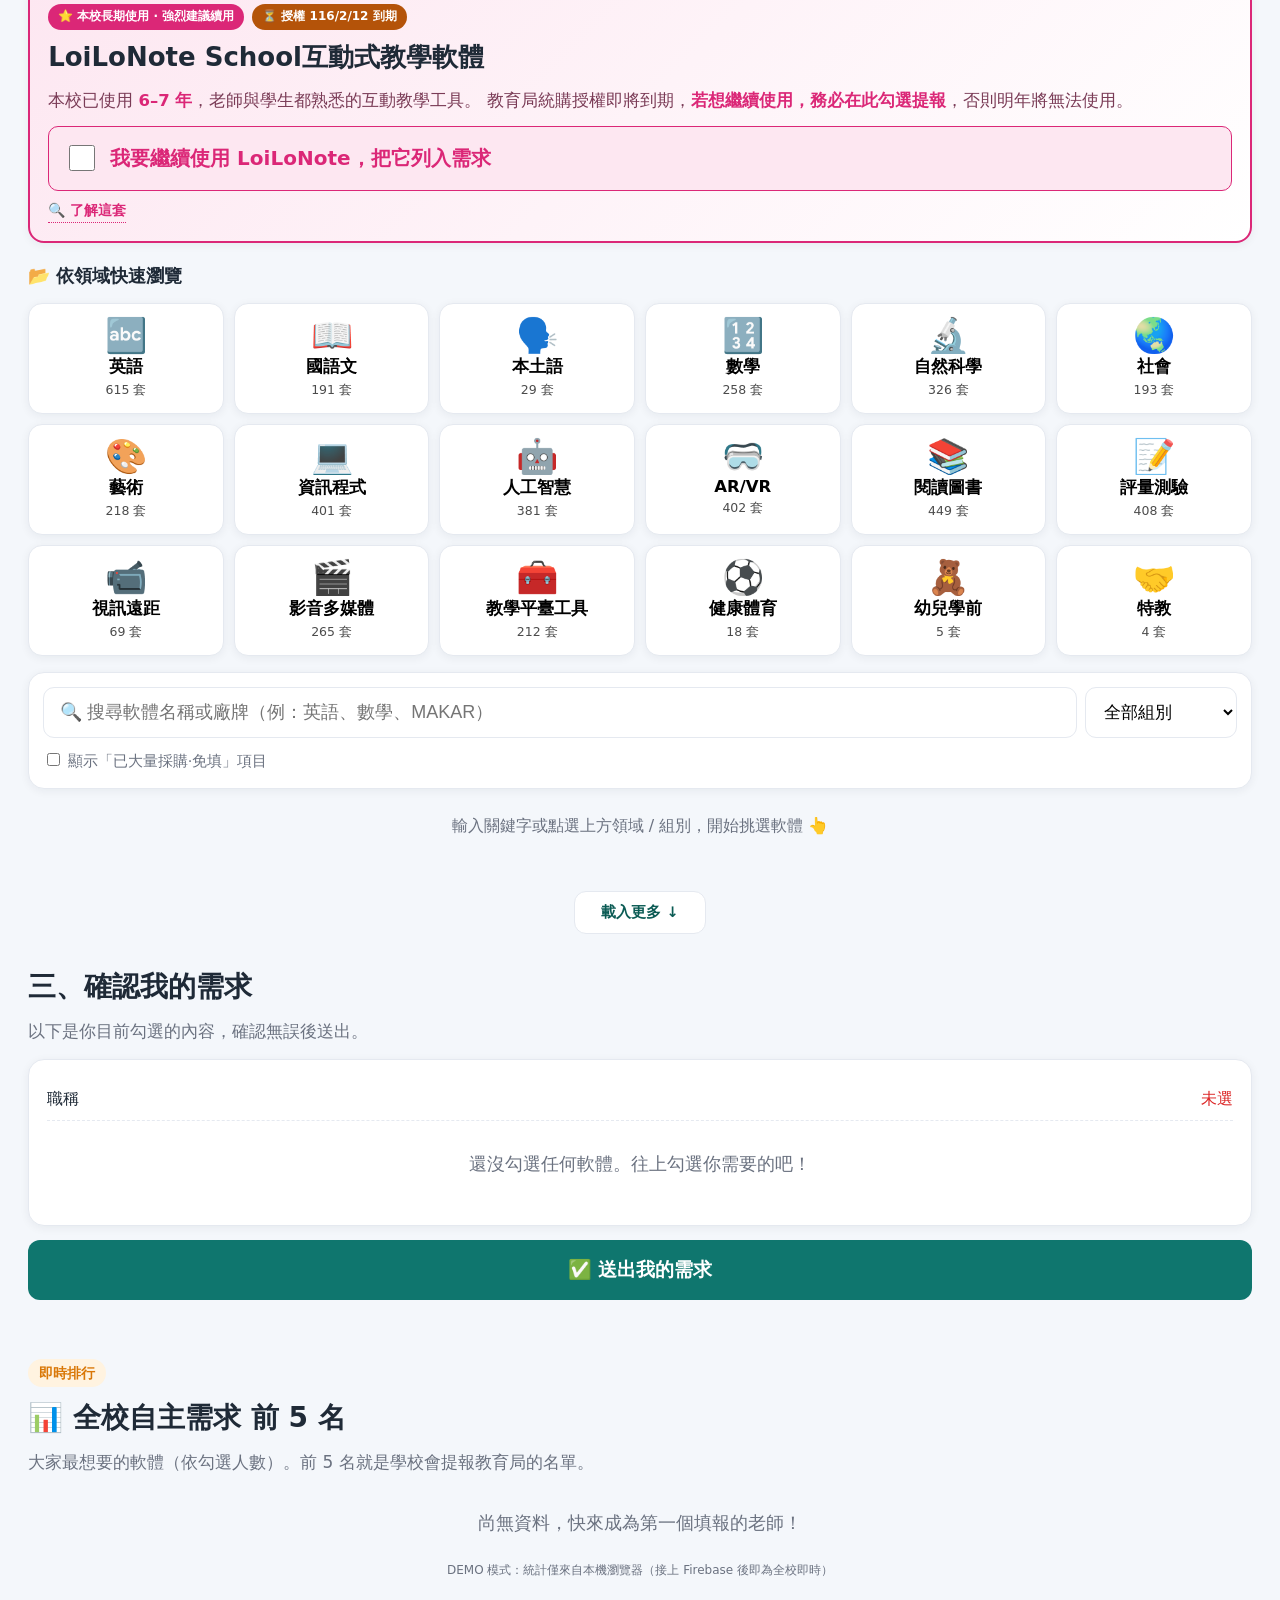
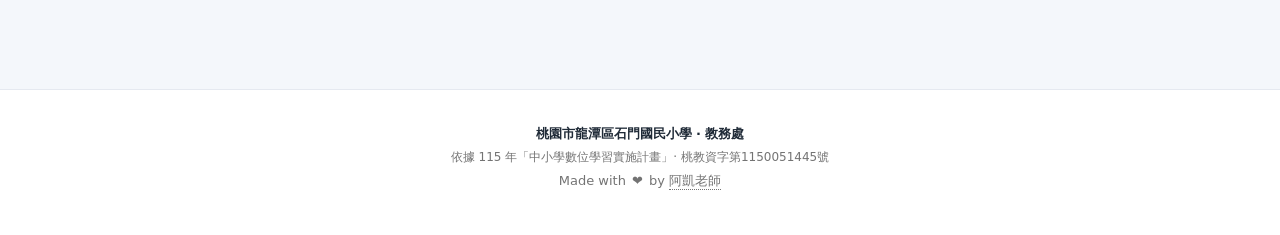
==== commit cdb3e38d: "♻️ 選班級改為彈窗，取消跳頁機制（解決點職稱跳到最上面的問題） - 點導師/科任 → 跳出「選擇班級」彈窗（position:fixed 不跳頁、不收合內容） - 導師選1班自動關閉；科任多選按「完" ====
--- a/index.html
+++ b/index.html
@@ -51,10 +51,7 @@
       <div class="role-opts" id="roleOpts"><!-- JS render --></div>
     </div>
 
-    <div id="classPicker" class="classpicker" hidden>
-      <p class="classpicker__hint" id="classHint"></p>
-      <div class="classpicker__grid" id="classGrid"><!-- JS render --></div>
-    </div>
+    <div id="myClassesLine" class="myclasses" hidden></div>
 
     <p class="namebar__why">💡 班級數、教師數、學生數都由系統自動統計（同一班被導師＋科任重複需求只算一次），你只要勾選需要的軟體即可。</p>
     <div class="namebar__extra">
@@ -156,7 +153,18 @@
   </p>
 </footer>
 
+<!-- 選擇班級彈窗 -->
+<div id="classModal" class="modal" hidden>
+  <div class="modal__box card">
+    <h3 class="modal__t" id="classModalTitle">請選擇你的班級</h3>
+    <p class="modal__hint" id="classModalHint"></p>
+    <div class="classpicker__grid" id="classGrid"><!-- JS render --></div>
+    <button id="classDone" class="btn btn--submit" type="button">完成</button>
+  </div>
+</div>
+
 <script src="data/config.js?v=__VER__"></script>
 <script src="app.js?v=__VER__"></script>
+<script src="sw-register.js?v=__VER__"></script>
 </body>
 </html>
--- a/styles.css
+++ b/styles.css
@@ -446,16 +446,34 @@
 
 /* 置頂老師資料列：捲動時收合成一行（只留姓名＋狀態），不占畫面 */
 .namebar{ transition:padding .15s; }
-.namebar--compact{ display:flex; align-items:center; gap:10px; padding:8px 14px !important; }
+.namebar--compact{ display:flex; align-items:center; gap:8px 10px; flex-wrap:wrap; padding:8px 14px !important; }
 .namebar--compact .namebar__label,
-.namebar--compact .role-row,
-.namebar--compact #classPicker,
+.namebar--compact #myClassesLine,
 .namebar--compact .namebar__why,
 .namebar--compact .namebar__hint,
 .namebar--compact #loadMineBtn{ display:none !important; }
-.namebar--compact .namebar__input{ flex:1; margin:0; font-size:16px; padding:9px 12px; }
-.namebar--compact .namebar__extra{ margin:0; flex-shrink:0; }
-.namebar--compact::before{ content:"✏️"; font-size:18px; }
+.namebar--compact .namebar__input{ flex:1 1 200px; max-width:460px; margin:0; font-size:16px; padding:9px 12px; }
+.namebar--compact .role-row{ margin:0; gap:6px; }
+.namebar--compact .role-row__label{ display:none; }   /* 收合時省空間，只留職稱鈕 */
+.namebar--compact .role-btn{ padding:8px 14px; font-size:14.5px; min-height:0; }
+.namebar--compact .namebar__extra{ margin:0 0 0 auto; flex-shrink:0; }   /* 狀態靠右 */
+.namebar--compact::before{ content:"✏️"; font-size:18px; flex-shrink:0; }
+
+/* namebar 已選班級列 */
+.myclasses{ margin-top:12px; font-size:15px; color:var(--ink); line-height:1.7; }
+.myclasses b{ color:var(--brand-d); }
+.link-btn{ background:none; border:none; color:var(--brand); font-weight:700; font-size:14px;
+  cursor:pointer; text-decoration:underline; font-family:inherit; padding:2px 4px; }
+.link-btn--warn{ color:var(--danger); }
+
+/* 選班級彈窗 */
+.modal{ position:fixed; inset:0; background:rgba(15,30,45,.5); z-index:200;
+  display:flex; align-items:center; justify-content:center; padding:16px; }
+.modal__box{ max-width:560px; width:100%; max-height:86vh; overflow:auto; }
+.modal__t{ margin:0 0 4px; font-size:20px; font-weight:800; }
+.modal__hint{ margin:0 0 14px; font-size:14px; color:var(--muted); }
+.modal .classpicker__grid{ margin-bottom:16px; }
+.modal .cp__chip{ min-width:52px; min-height:48px; font-size:17px; }
 
 /* 領域大卡入口 */
 .domain-head{ display:flex; align-items:center; justify-content:space-between; gap:10px; margin:4px 0 12px; flex-wrap:wrap; }
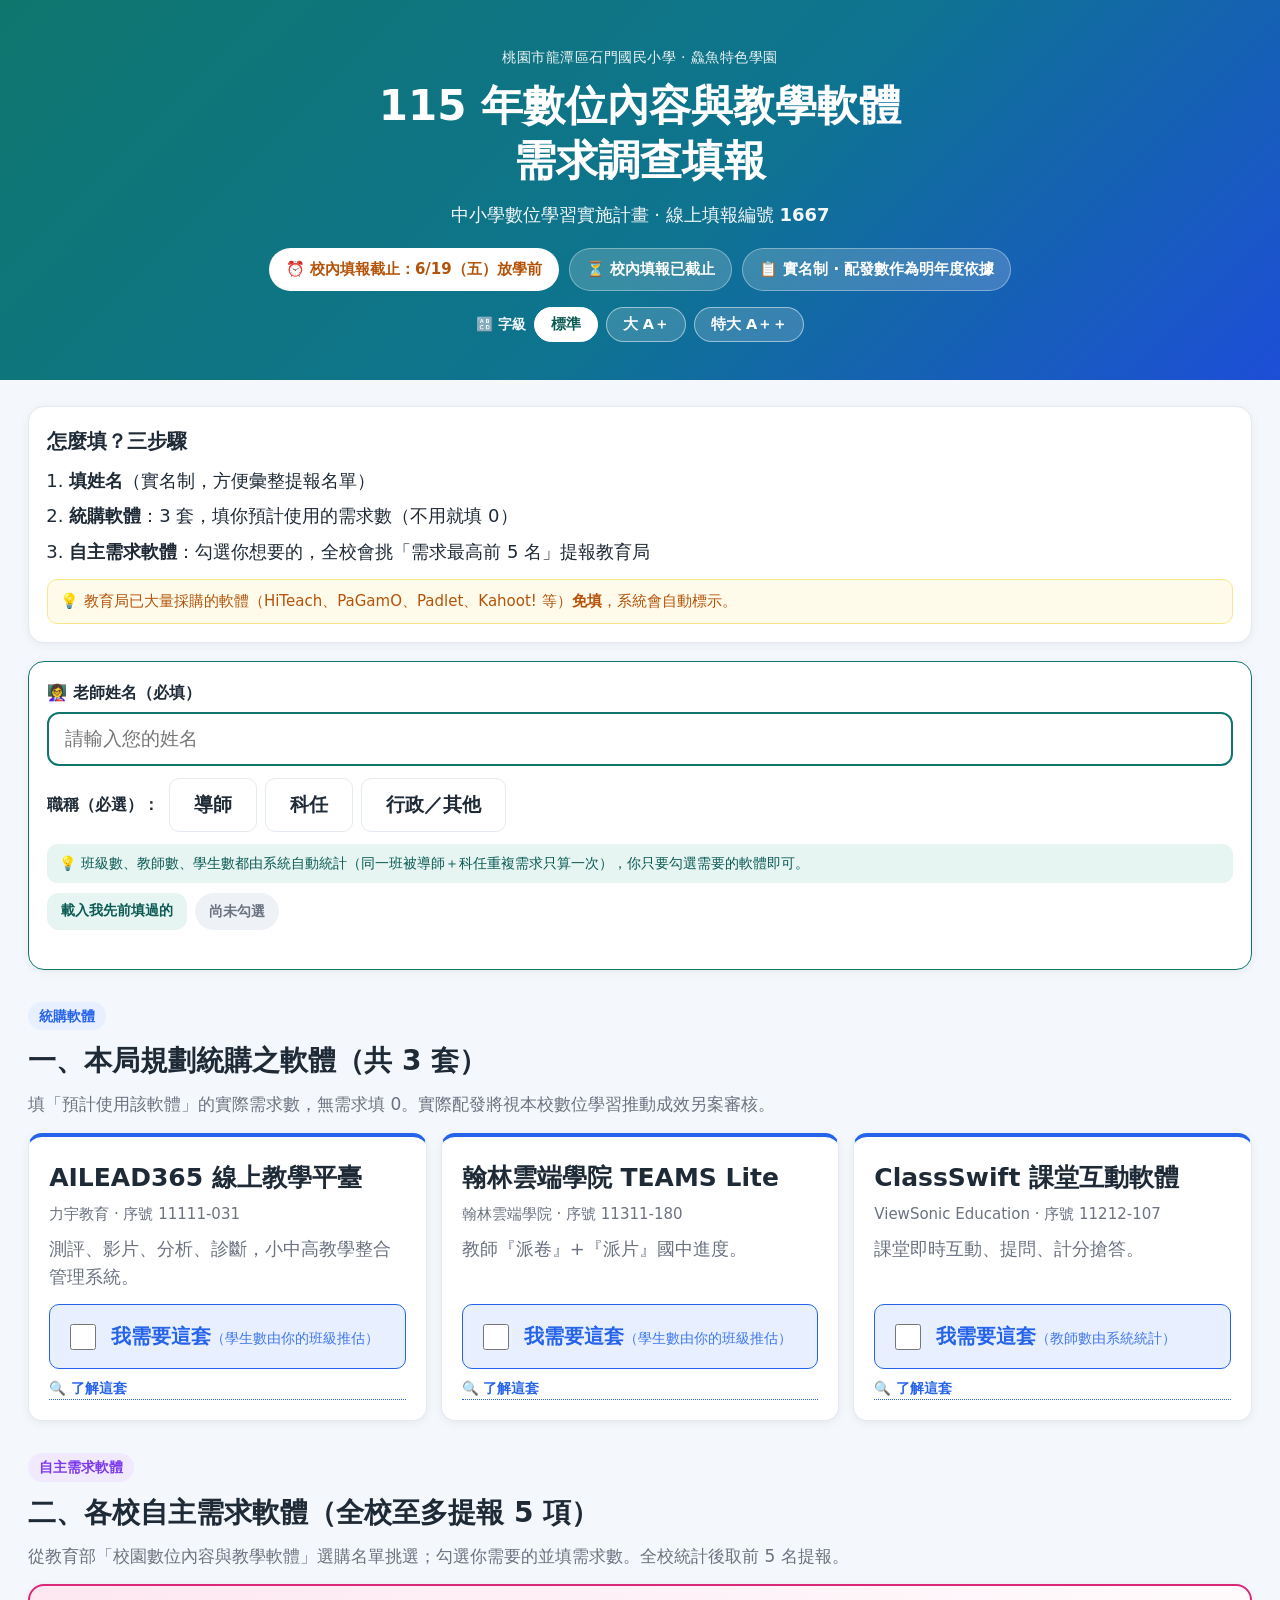
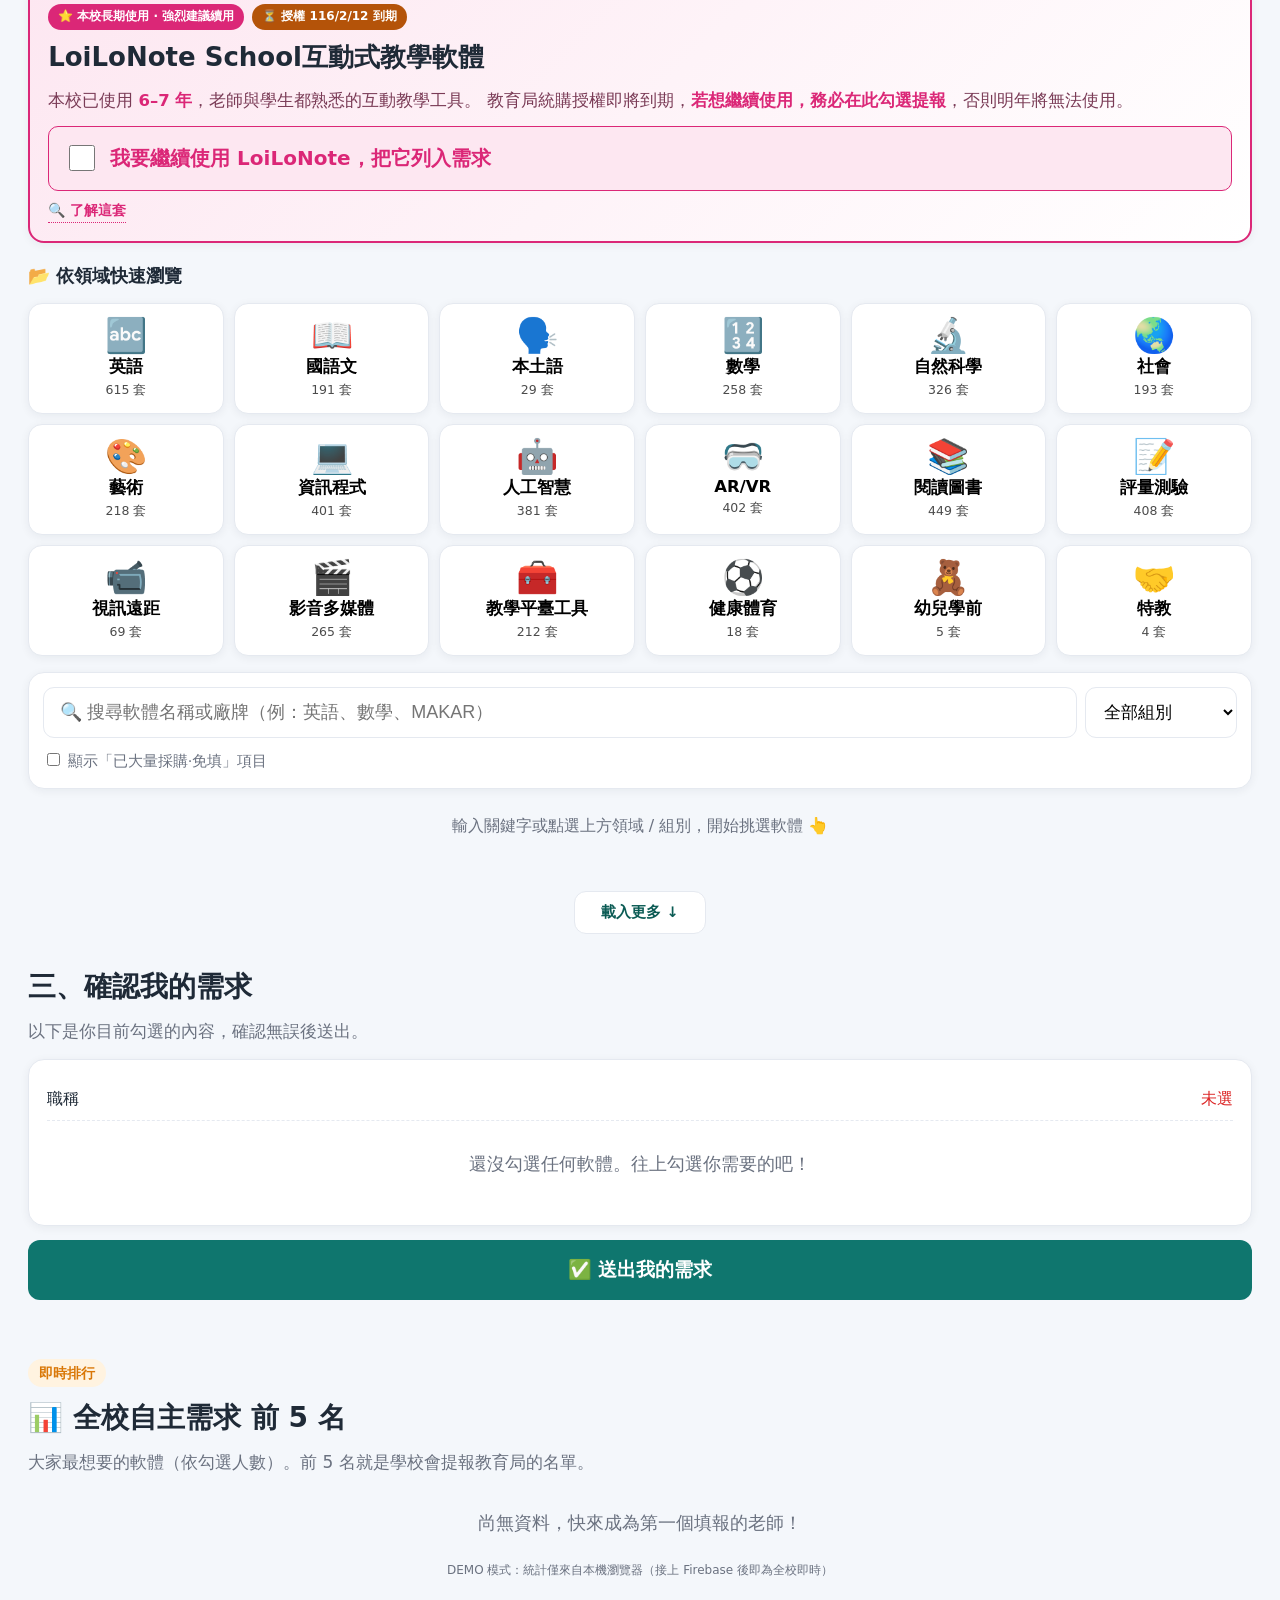
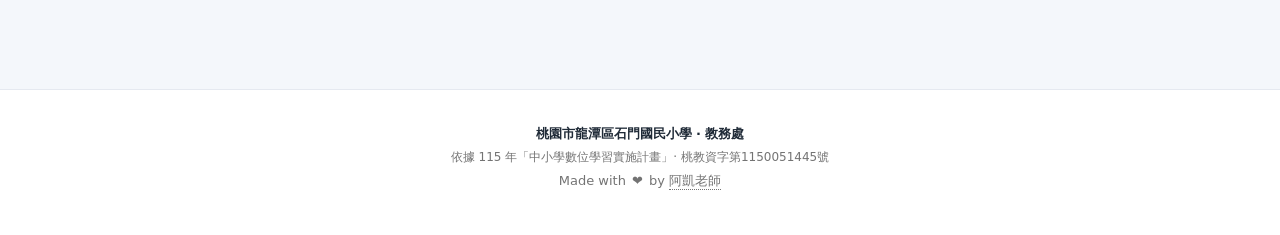
==== commit 7318ba29: "🎉 心願送出儀式感 + favicon 全套 + OG 社群分享圖 + meta - 送出成功：彈出「需求送出成功」彈窗（打勾動畫+46片彩帶+個人化訊息+看排行/完成） - favicon 全套：i" ====
--- a/index.html
+++ b/index.html
@@ -5,6 +5,32 @@
 <meta name="viewport" content="width=device-width, initial-scale=1.0" />
 <title>數位內容與教學軟體需求調查｜桃園市龍潭區石門國民小學</title>
 <meta name="description" content="石門國小 115 年中小學數位學習實施計畫－教學軟體需求調查填報" />
+
+<!-- favicon / PWA -->
+<meta name="theme-color" content="#0f766e" />
+<link rel="icon" href="favicon.ico?v=__VER__" sizes="any" />
+<link rel="icon" type="image/svg+xml" href="favicon.svg?v=__VER__" />
+<link rel="apple-touch-icon" href="apple-touch-icon.png?v=__VER__" />
+<link rel="manifest" href="manifest.webmanifest?v=__VER__" />
+
+<!-- Open Graph / 社群分享卡片（LINE / FB / Twitter）-->
+<meta property="og:type" content="website" />
+<meta property="og:locale" content="zh_TW" />
+<meta property="og:site_name" content="桃園市龍潭區石門國民小學" />
+<meta property="og:url" content="https://cagoooo.github.io/smes-soft-survey/" />
+<meta property="og:title" content="115年數位內容與教學軟體需求調查｜石門國小" />
+<meta property="og:description" content="老師線上實名填報：統購軟體＋自主需求軟體，全校需求前 5 名提報教育局。截止 6/19（五）。" />
+<meta property="og:image" content="https://cagoooo.github.io/smes-soft-survey/og-preview.png?v=__VER__" />
+<meta property="og:image:secure_url" content="https://cagoooo.github.io/smes-soft-survey/og-preview.png?v=__VER__" />
+<meta property="og:image:width" content="1200" />
+<meta property="og:image:height" content="630" />
+<meta property="og:image:type" content="image/png" />
+<meta property="og:image:alt" content="石門國小 數位內容與教學軟體需求調查" />
+<meta name="twitter:card" content="summary_large_image" />
+<meta name="twitter:title" content="115年數位內容與教學軟體需求調查｜石門國小" />
+<meta name="twitter:description" content="統購＋自主需求軟體線上填報，全校前 5 名提報教育局。" />
+<meta name="twitter:image" content="https://cagoooo.github.io/smes-soft-survey/og-preview.png?v=__VER__" />
+
 <link rel="stylesheet" href="styles.css?v=__VER__" />
 </head>
 <body>
@@ -163,6 +189,26 @@
   </div>
 </div>
 
+<!-- 送出成功 · 心願達成 -->
+<div id="successModal" class="modal success" hidden>
+  <div class="success__confetti" id="confetti"></div>
+  <div class="success__box">
+    <div class="success__check">
+      <svg viewBox="0 0 80 80" aria-hidden="true">
+        <circle class="sc-ring" cx="40" cy="40" r="35"/>
+        <path class="sc-tick" d="M25 41 l10 10 l21 -24"/>
+      </svg>
+    </div>
+    <h2 class="success__title">🎉 需求送出成功！</h2>
+    <p class="success__msg" id="successMsg"></p>
+    <p class="success__sub">你的需求已列入全校統計，前 5 名將提報教育局 ✨<br>感謝你撥空填寫 🙏</p>
+    <div class="success__btns">
+      <button id="successRank" class="btn btn--submit" type="button">📊 看看全校前 5 名</button>
+      <button id="successClose" class="btn btn--ghost" type="button">完成</button>
+    </div>
+  </div>
+</div>
+
 <script src="data/config.js?v=__VER__"></script>
 <script src="app.js?v=__VER__"></script>
 <script src="sw-register.js?v=__VER__"></script>
--- a/styles.css
+++ b/styles.css
@@ -448,10 +448,11 @@
 .namebar{ transition:padding .15s; }
 .namebar--compact{ display:flex; align-items:center; gap:8px 10px; flex-wrap:wrap; padding:8px 14px !important; }
 .namebar--compact .namebar__label,
-.namebar--compact #myClassesLine,
 .namebar--compact .namebar__why,
 .namebar--compact .namebar__hint,
 .namebar--compact #loadMineBtn{ display:none !important; }
+/* 收合時仍顯示「任教班級」回饋，整行排在第二列 */
+.namebar--compact #myClassesLine{ flex-basis:100%; margin:2px 0 0; font-size:13.5px; order:9; }
 .namebar--compact .namebar__input{ flex:1 1 200px; max-width:460px; margin:0; font-size:16px; padding:9px 12px; }
 .namebar--compact .role-row{ margin:0; gap:6px; }
 .namebar--compact .role-row__label{ display:none; }   /* 收合時省空間，只留職稱鈕 */
@@ -469,6 +470,33 @@
 /* 選班級彈窗 */
 .modal{ position:fixed; inset:0; background:rgba(15,30,45,.5); z-index:200;
   display:flex; align-items:center; justify-content:center; padding:16px; }
+.modal[hidden]{ display:none; }   /* 修正：class 的 display 會蓋過 hidden 屬性 */
+
+/* 送出成功 · 心願達成 */
+.success__box{ background:#fff; border-radius:22px; padding:34px 28px 26px; max-width:440px; width:100%;
+  text-align:center; position:relative; z-index:2; box-shadow:0 20px 60px rgba(0,0,0,.3);
+  animation:popin .35s cubic-bezier(.2,1.2,.4,1); }
+@keyframes popin{ from{transform:scale(.85);opacity:0} to{transform:scale(1);opacity:1} }
+.success__check{ width:96px; height:96px; margin:0 auto 14px; }
+.success__check svg{ width:96px; height:96px; }
+.sc-ring{ fill:none; stroke:var(--brand); stroke-width:5; opacity:.22; }
+.sc-tick{ fill:none; stroke:var(--brand); stroke-width:7; stroke-linecap:round; stroke-linejoin:round;
+  stroke-dasharray:64; stroke-dashoffset:64; animation:scdraw .5s .18s forwards ease-out; }
+@keyframes scdraw{ to{ stroke-dashoffset:0 } }
+.success__title{ margin:0 0 8px; font-size:24px; font-weight:800; color:var(--brand-d); }
+.success__msg{ margin:0 0 6px; font-size:17px; font-weight:700; color:var(--ink); }
+.success__sub{ margin:0 0 18px; font-size:14px; color:var(--muted); line-height:1.6; }
+.success__btns{ display:flex; gap:10px; flex-direction:column; }
+.success__confetti{ position:absolute; inset:0; overflow:hidden; pointer-events:none; z-index:1; }
+.confetti-piece{ position:absolute; top:-20px; border-radius:2px; animation:cfall linear forwards; }
+@keyframes cfall{ to{ transform:translateY(105vh) rotate(var(--r)); opacity:.15 } }
+
+/* 操作回饋 toast */
+.toast{ position:fixed; left:50%; bottom:28px; transform:translateX(-50%) translateY(20px);
+  background:var(--brand-d); color:#fff; padding:13px 24px; border-radius:999px;
+  font-weight:700; font-size:15.5px; box-shadow:0 6px 20px rgba(0,0,0,.28);
+  opacity:0; pointer-events:none; transition:.25s; z-index:300; max-width:90vw; text-align:center; }
+.toast--show{ opacity:1; transform:translateX(-50%) translateY(0); }
 .modal__box{ max-width:560px; width:100%; max-height:86vh; overflow:auto; }
 .modal__t{ margin:0 0 4px; font-size:20px; font-weight:800; }
 .modal__hint{ margin:0 0 14px; font-size:14px; color:var(--muted); }
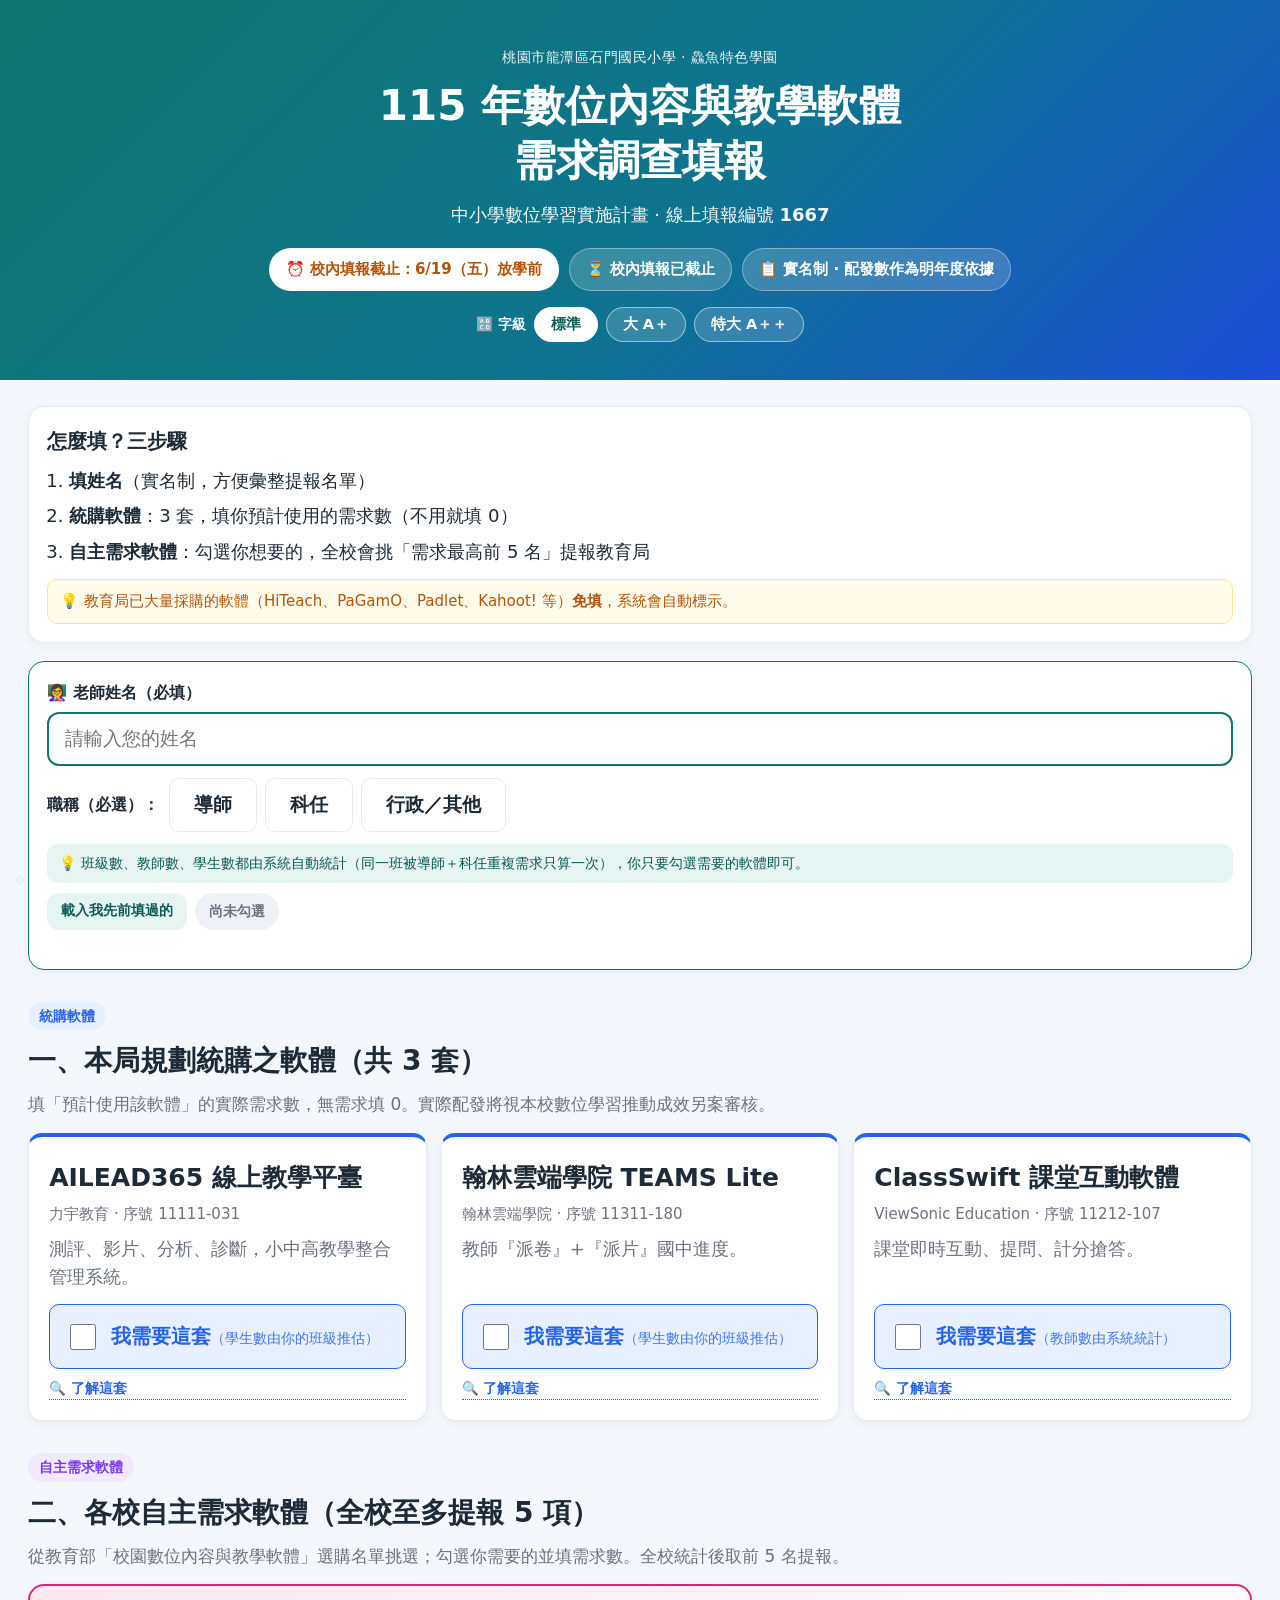
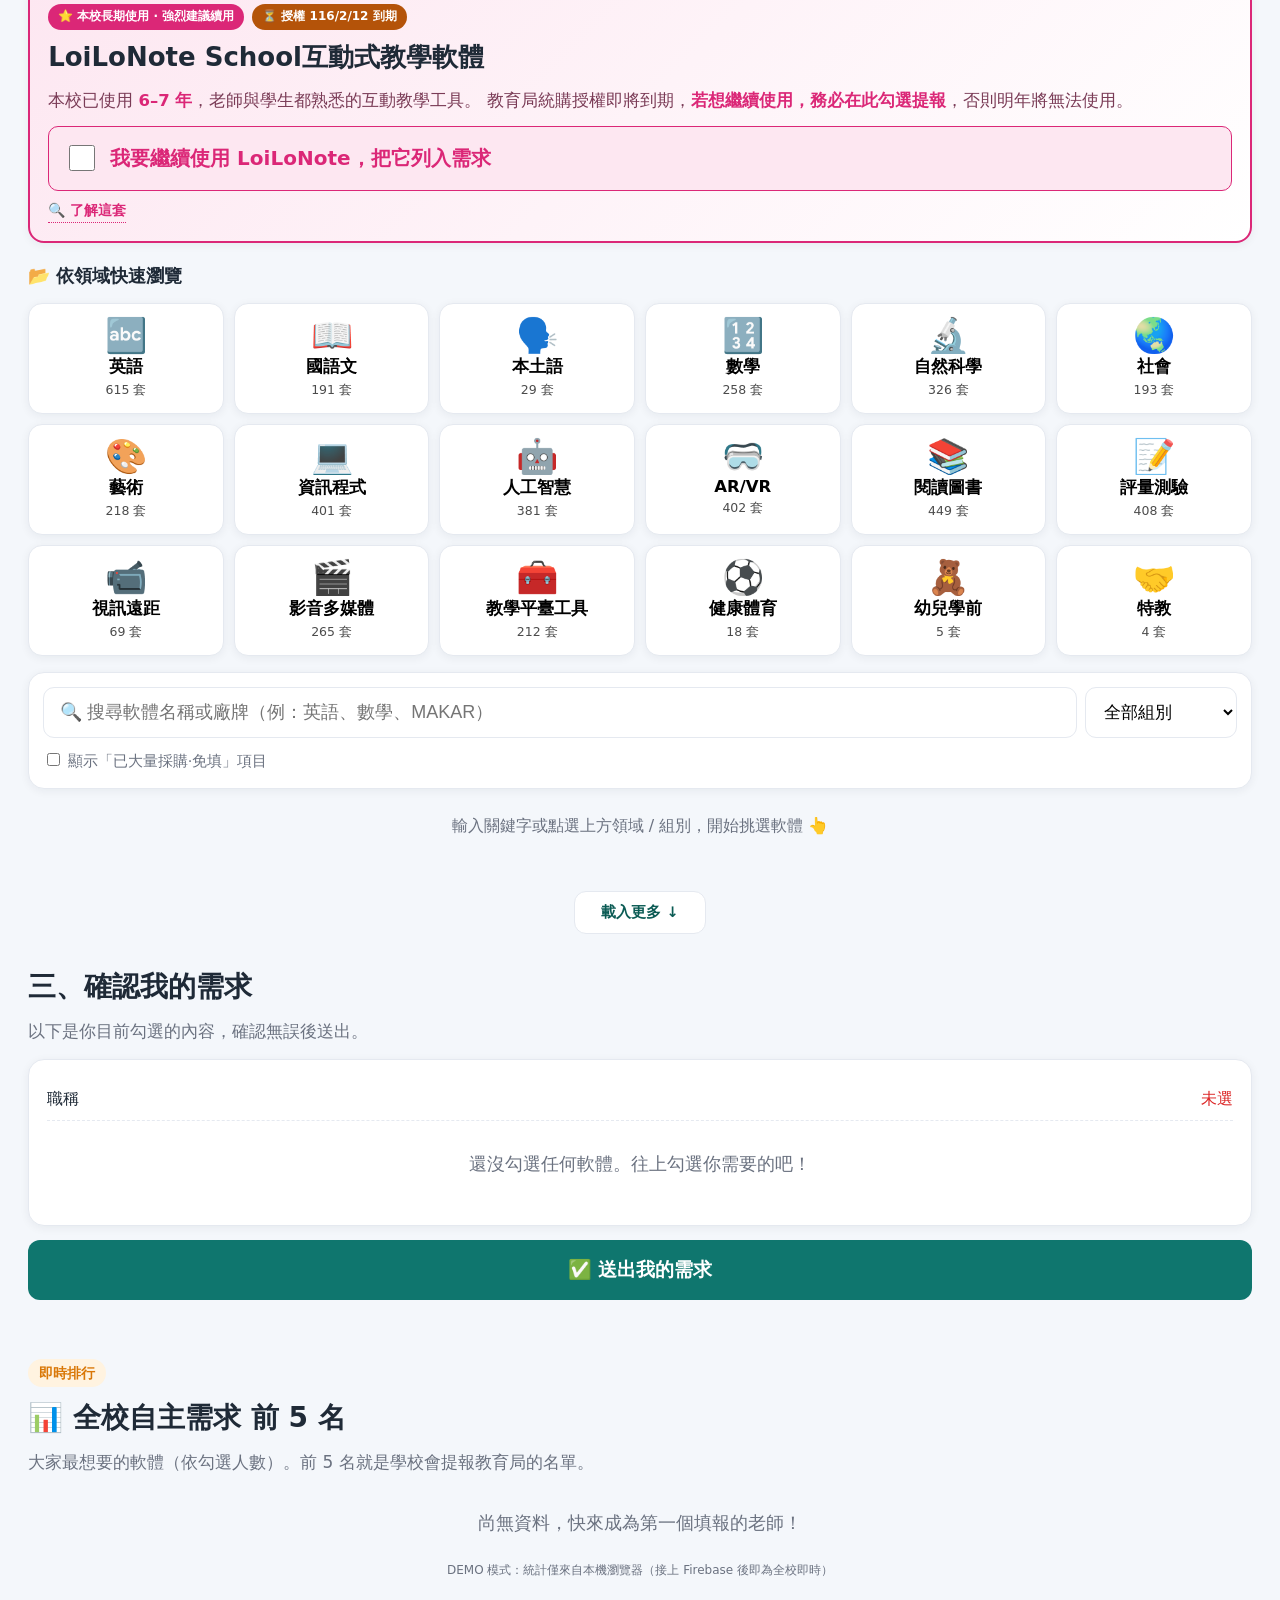
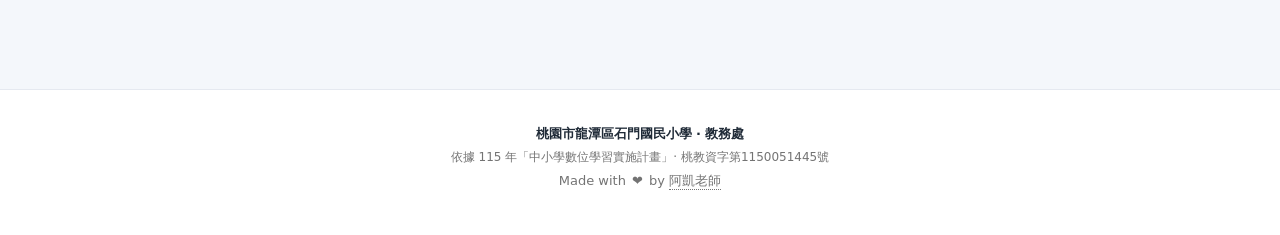
==== commit 43c853df: "🔧 主頁左下角加隱蔽後台入口（齒輪 opacity .12，hover 才浮現，連 admin.html）" ====
--- a/index.html
+++ b/index.html
@@ -56,6 +56,13 @@
 
 <main class="wrap">
 
+  <!-- 填報已截止橫幅（後台手動切換時顯示） -->
+  <section class="card" id="closedBanner" hidden
+    style="background:linear-gradient(135deg,#fef2f2,#fff7ed);border:2px solid #fca5a5;text-align:center">
+    <p style="font-size:clamp(20px,2.6vw,26px);font-weight:800;color:#b91c1c;margin:4px 0">📛 填報已截止</p>
+    <p id="closedBannerMsg" style="font-size:clamp(15px,1.7vw,18px);color:#7f1d1d;line-height:1.7;margin:6px 0 0"></p>
+  </section>
+
   <!-- 步驟說明 -->
   <section class="card note">
     <h2 class="note__h">怎麼填？三步驟</h2>
@@ -209,6 +216,12 @@
   </div>
 </div>
 
+<!-- 隱蔽後台入口（左下角，低調；後台仍有密碼閘） -->
+<a href="admin.html" id="adminEntry" title="管理後台" aria-label="管理後台"
+   style="position:fixed;left:8px;bottom:8px;width:24px;height:24px;border-radius:50%;display:flex;align-items:center;justify-content:center;font-size:12px;line-height:1;color:#94a3b8;background:transparent;text-decoration:none;opacity:.12;transition:opacity .25s ease;z-index:50;-webkit-user-select:none;user-select:none"
+   onmouseover="this.style.opacity=.55" onmouseout="this.style.opacity=.12"
+   ontouchstart="this.style.opacity=.55">⚙</a>
+
 <script src="data/config.js?v=__VER__"></script>
 <script src="app.js?v=__VER__"></script>
 <script src="sw-register.js?v=__VER__"></script>
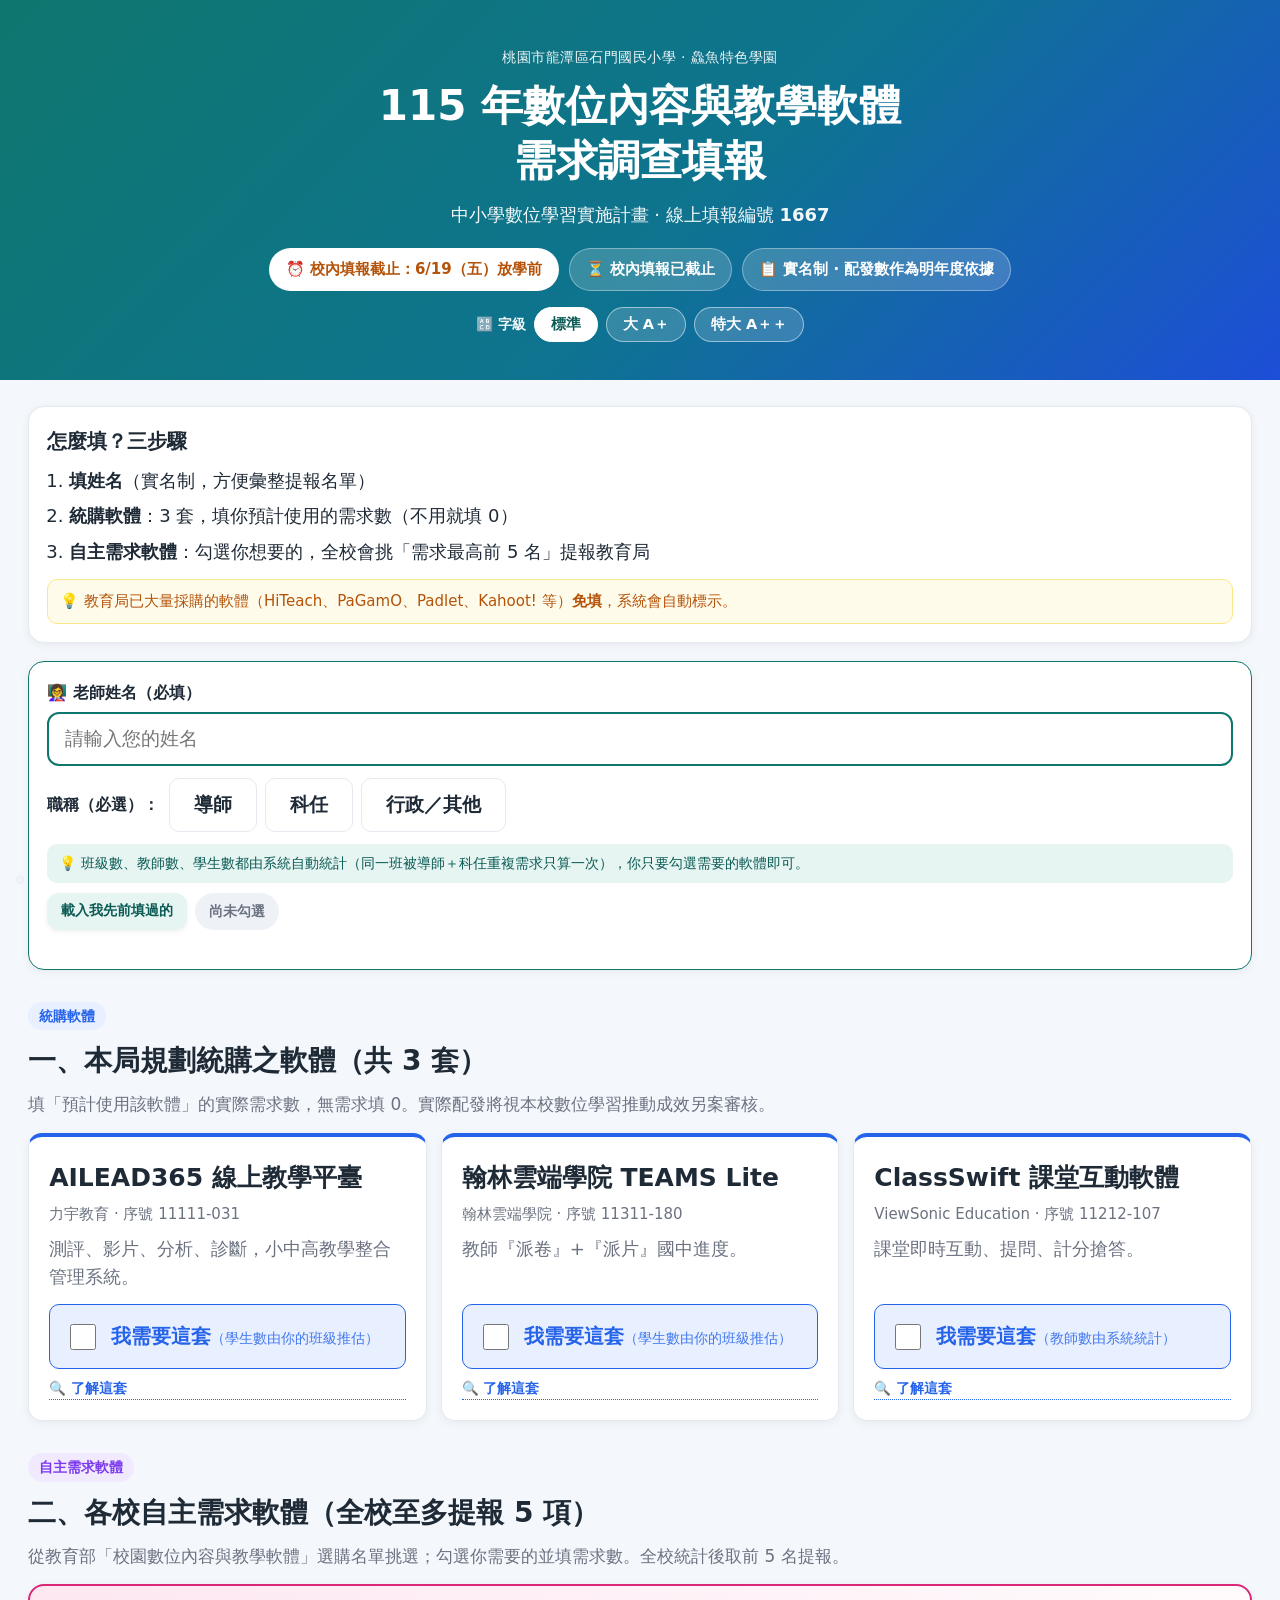
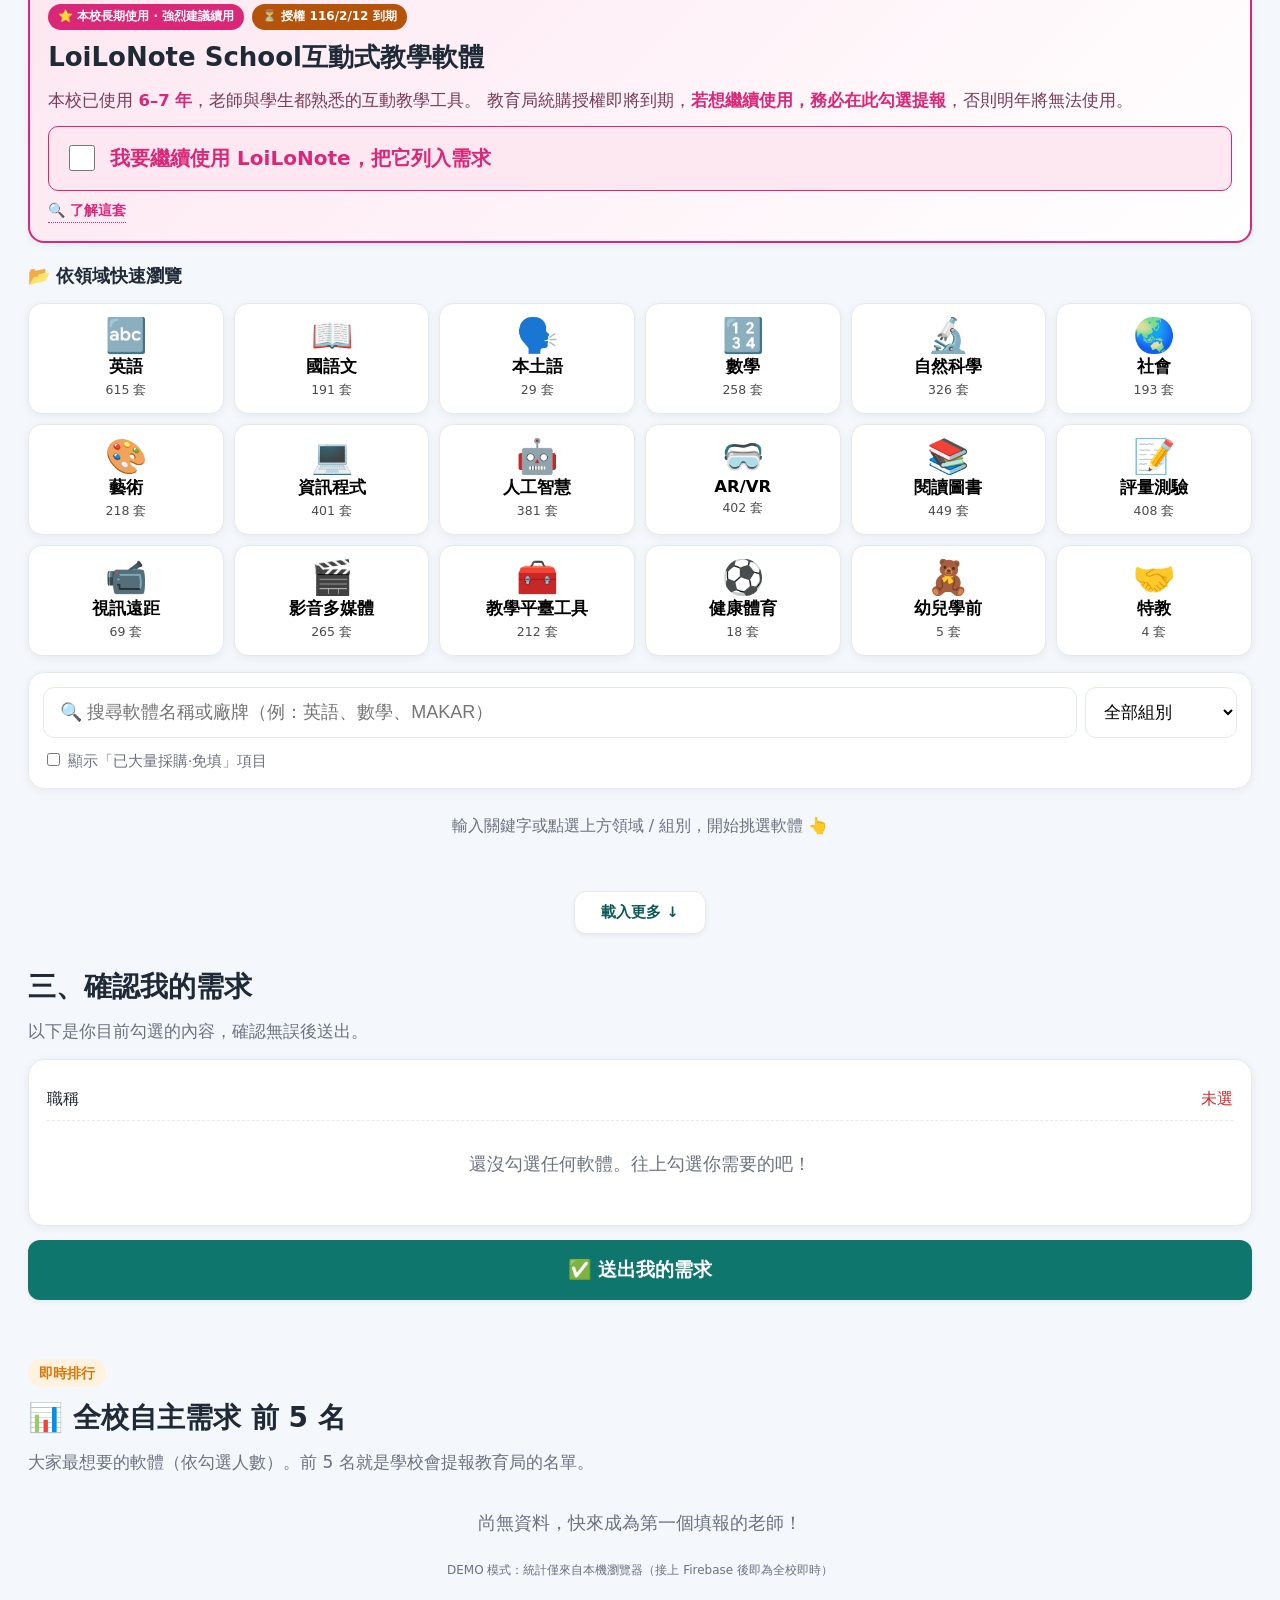
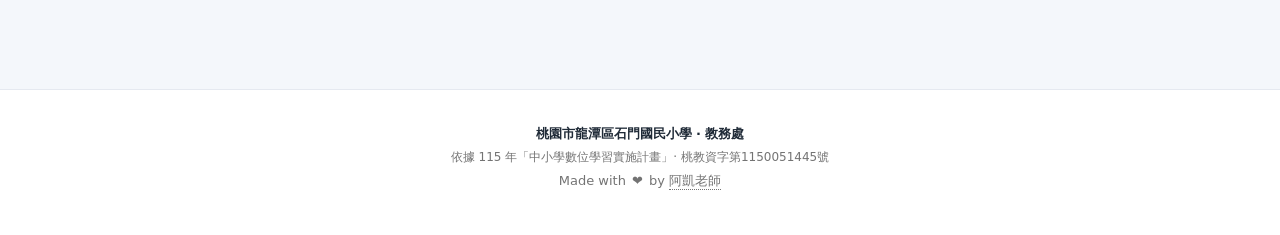
==== commit bac630e5: "🔗 更新阿凱老師石門國小索引超連結至新版校網網址" ====
--- a/index.html
+++ b/index.html
@@ -1,229 +1,229 @@
-<!DOCTYPE html>
-<html lang="zh-Hant">
-<head>
-<meta charset="UTF-8" />
-<meta name="viewport" content="width=device-width, initial-scale=1.0" />
-<title>數位內容與教學軟體需求調查｜桃園市龍潭區石門國民小學</title>
-<meta name="description" content="石門國小 115 年中小學數位學習實施計畫－教學軟體需求調查填報" />
-
-<!-- favicon / PWA -->
-<meta name="theme-color" content="#0f766e" />
-<link rel="icon" href="favicon.ico?v=__VER__" sizes="any" />
-<link rel="icon" type="image/svg+xml" href="favicon.svg?v=__VER__" />
-<link rel="apple-touch-icon" href="apple-touch-icon.png?v=__VER__" />
-<link rel="manifest" href="manifest.webmanifest?v=__VER__" />
-
-<!-- Open Graph / 社群分享卡片（LINE / FB / Twitter）-->
-<meta property="og:type" content="website" />
-<meta property="og:locale" content="zh_TW" />
-<meta property="og:site_name" content="桃園市龍潭區石門國民小學" />
-<meta property="og:url" content="https://cagoooo.github.io/smes-soft-survey/" />
-<meta property="og:title" content="115年數位內容與教學軟體需求調查｜石門國小" />
-<meta property="og:description" content="老師線上實名填報：統購軟體＋自主需求軟體，全校需求前 5 名提報教育局。截止 6/19（五）。" />
-<meta property="og:image" content="https://cagoooo.github.io/smes-soft-survey/og-preview.png?v=__VER__" />
-<meta property="og:image:secure_url" content="https://cagoooo.github.io/smes-soft-survey/og-preview.png?v=__VER__" />
-<meta property="og:image:width" content="1200" />
-<meta property="og:image:height" content="630" />
-<meta property="og:image:type" content="image/png" />
-<meta property="og:image:alt" content="石門國小 數位內容與教學軟體需求調查" />
-<meta name="twitter:card" content="summary_large_image" />
-<meta name="twitter:title" content="115年數位內容與教學軟體需求調查｜石門國小" />
-<meta name="twitter:description" content="統購＋自主需求軟體線上填報，全校前 5 名提報教育局。" />
-<meta name="twitter:image" content="https://cagoooo.github.io/smes-soft-survey/og-preview.png?v=__VER__" />
-
-<link rel="stylesheet" href="styles.css?v=__VER__" />
-</head>
-<body>
-<!-- 頂部 -->
-<header class="hero">
-  <div class="hero__inner">
-    <p class="hero__school">桃園市龍潭區石門國民小學 · 鱻魚特色學園</p>
-    <h1 class="hero__title">115 年數位內容與教學軟體<br />需求調查填報</h1>
-    <p class="hero__sub">中小學數位學習實施計畫 · 線上填報編號 <b>1667</b></p>
-    <div class="hero__meta">
-      <span class="pill pill--warn" id="deadlinePill">⏰ 校內填報截止：6/24（一）放學前</span>
-      <span class="pill" id="countdownPill"></span>
-      <span class="pill">📋 實名制 · 配發數作為明年度依據</span>
-    </div>
-    <div class="fontscale" id="fontScale" role="group" aria-label="字級調整">
-      <span class="fontscale__label">🔠 字級</span>
-      <button type="button" data-fs="1" class="fontscale__btn">標準</button>
-      <button type="button" data-fs="1.15" class="fontscale__btn">大 A＋</button>
-      <button type="button" data-fs="1.3" class="fontscale__btn">特大 A＋＋</button>
-    </div>
-  </div>
-</header>
-
-<main class="wrap">
-
-  <!-- 填報已截止橫幅（後台手動切換時顯示） -->
-  <section class="card" id="closedBanner" hidden
-    style="background:linear-gradient(135deg,#fef2f2,#fff7ed);border:2px solid #fca5a5;text-align:center">
-    <p style="font-size:clamp(20px,2.6vw,26px);font-weight:800;color:#b91c1c;margin:4px 0">📛 填報已截止</p>
-    <p id="closedBannerMsg" style="font-size:clamp(15px,1.7vw,18px);color:#7f1d1d;line-height:1.7;margin:6px 0 0"></p>
-  </section>
-
-  <!-- 步驟說明 -->
-  <section class="card note">
-    <h2 class="note__h">怎麼填？三步驟</h2>
-    <ol class="note__steps">
-      <li><b>填姓名</b>（實名制，方便彙整提報名單）</li>
-      <li><b>統購軟體</b>：3 套，填你預計使用的需求數（不用就填 0）</li>
-      <li><b>自主需求軟體</b>：勾選你想要的，全校會挑「需求最高前 5 名」提報教育局</li>
-    </ol>
-    <p class="note__tip">💡 教育局已大量採購的軟體（HiTeach、PaGamO、Padlet、Kahoot! 等）<b>免填</b>，系統會自動標示。</p>
-  </section>
-
-  <!-- 老師資料 -->
-  <section class="card namebar" id="namebar">
-    <label class="namebar__label" for="teacherName">👩‍🏫 老師姓名（必填）</label>
-    <input id="teacherName" class="namebar__input" type="text" placeholder="請輸入您的姓名" autocomplete="name" />
-
-    <div class="role-row">
-      <span class="role-row__label">職稱（必選）：</span>
-      <div class="role-opts" id="roleOpts"><!-- JS render --></div>
-    </div>
-
-    <div id="myClassesLine" class="myclasses" hidden></div>
-
-    <p class="namebar__why">💡 班級數、教師數、學生數都由系統自動統計（同一班被導師＋科任重複需求只算一次），你只要勾選需要的軟體即可。</p>
-    <div class="namebar__extra">
-      <button id="loadMineBtn" class="btn btn--ghost" type="button">載入我先前填過的</button>
-      <span class="status-badge" id="statusBadge">尚未勾選</span>
-    </div>
-    <p class="namebar__hint" id="nameHint"></p>
-  </section>
-
-  <!-- 區塊一：統購軟體 -->
-  <section class="block">
-    <div class="block__head">
-      <span class="block__tag block__tag--buy">統購軟體</span>
-      <h2 class="block__title">一、本局規劃統購之軟體（共 3 套）</h2>
-      <p class="block__desc">填「預計使用該軟體」的實際需求數，無需求填 0。實際配發將視本校數位學習推動成效另案審核。</p>
-    </div>
-    <div class="grid-buy" id="tonggouGrid"><!-- JS render --></div>
-  </section>
-
-  <!-- 區塊二：自主需求軟體 -->
-  <section class="block">
-    <div class="block__head">
-      <span class="block__tag block__tag--pick">自主需求軟體</span>
-      <h2 class="block__title">二、各校自主需求軟體（全校至多提報 5 項）</h2>
-      <p class="block__desc">從教育部「校園數位內容與教學軟體」選購名單挑選；勾選你需要的並填需求數。全校統計後取前 5 名提報。</p>
-    </div>
-
-    <!-- LoiLoNote 主打卡 -->
-    <div class="loilo" id="loiloCard"><!-- JS render --></div>
-
-    <!-- 依領域一鍵瀏覽（大卡入口）-->
-    <div class="domain-head">
-      <h3 class="domain-head__t">📂 依領域快速瀏覽</h3>
-      <button id="clearDomain" class="btn btn--ghost" type="button" hidden>✕ 清除領域</button>
-    </div>
-    <div class="domain-grid" id="domainGrid"><!-- JS render --></div>
-
-    <!-- 篩選工具列 -->
-    <div class="toolbar card">
-      <div class="toolbar__row">
-        <input id="searchInput" class="toolbar__search" type="search" placeholder="🔍 搜尋軟體名稱或廠牌（例：英語、數學、MAKAR）" />
-        <select id="groupSelect" class="toolbar__select">
-          <option value="">全部組別</option>
-          <option value="1">數位內容</option>
-          <option value="2">課堂教學軟體</option>
-          <option value="3">遠距教學軟體</option>
-        </select>
-      </div>
-      <div class="toolbar__foot">
-        <label class="switch"><input type="checkbox" id="showExcluded" /> 顯示「已大量採購·免填」項目</label>
-        <span class="toolbar__count" id="resultCount"></span>
-      </div>
-    </div>
-
-    <p class="excluded-note" id="excludedNote" hidden>ℹ️ 標示「已大量採購·免填」的軟體，是教育局先前已大量採購（HiTeach、PaGamO、Padlet、Kahoot! 等），本次無須重複填報，因此無法勾選。</p>
-
-    <!-- 結果清單 -->
-    <div id="resultsHint" class="results-hint">輸入關鍵字或點選上方領域 / 組別，開始挑選軟體 👆</div>
-    <ul class="results" id="results"></ul>
-    <button id="moreBtn" class="btn btn--more" type="button" hidden>載入更多 ↓</button>
-  </section>
-
-  <!-- 我的選擇 -->
-  <section class="block">
-    <div class="block__head">
-      <h2 class="block__title">三、確認我的需求</h2>
-      <p class="block__desc">以下是你目前勾選的內容，確認無誤後送出。</p>
-    </div>
-    <div class="card summary" id="summary"><!-- JS render --></div>
-    <button id="submitBtn" class="btn btn--submit" type="button">✅ 送出我的需求</button>
-    <p class="submit-msg" id="submitMsg"></p>
-  </section>
-
-  <!-- 即時排行榜 -->
-  <section class="block">
-    <div class="block__head">
-      <span class="block__tag block__tag--rank">即時排行</span>
-      <h2 class="block__title">📊 全校自主需求 前 5 名</h2>
-      <p class="block__desc">大家最想要的軟體（依勾選人數）。前 5 名就是學校會提報教育局的名單。</p>
-    </div>
-    <ol class="rank" id="rankList"><li class="rank__empty">尚無資料，快來成為第一個填報的老師！</li></ol>
-    <p class="rank__mode" id="rankMode"></p>
-  </section>
-
-</main>
-
-<!-- 頁尾署名 -->
-<footer class="site-credit">
-  <p class="site-credit__org">桃園市龍潭區石門國民小學 · 教務處</p>
-  <p class="site-credit__doc">依據 115 年「中小學數位學習實施計畫」· 桃教資字第1150051445號</p>
-  <p>
-    Made with <span class="site-credit__heart" aria-label="愛心">❤️</span> by
-    <a
-      href="https://www.smes.tyc.edu.tw/modules/tadnews/page.php?ncsn=11&nsn=16#a5"
-      target="_blank"
-      rel="noopener noreferrer"
-      class="site-credit__author"
-    >阿凱老師</a>
-  </p>
-</footer>
-
-<!-- 選擇班級彈窗 -->
-<div id="classModal" class="modal" hidden>
-  <div class="modal__box card">
-    <h3 class="modal__t" id="classModalTitle">請選擇你的班級</h3>
-    <p class="modal__hint" id="classModalHint"></p>
-    <div class="classpicker__grid" id="classGrid"><!-- JS render --></div>
-    <button id="classDone" class="btn btn--submit" type="button">完成</button>
-  </div>
-</div>
-
-<!-- 送出成功 · 心願達成 -->
-<div id="successModal" class="modal success" hidden>
-  <div class="success__confetti" id="confetti"></div>
-  <div class="success__box">
-    <div class="success__check">
-      <svg viewBox="0 0 80 80" aria-hidden="true">
-        <circle class="sc-ring" cx="40" cy="40" r="35"/>
-        <path class="sc-tick" d="M25 41 l10 10 l21 -24"/>
-      </svg>
-    </div>
-    <h2 class="success__title">🎉 需求送出成功！</h2>
-    <p class="success__msg" id="successMsg"></p>
-    <p class="success__sub">你的需求已列入全校統計，前 5 名將提報教育局 ✨<br>感謝你撥空填寫 🙏</p>
-    <div class="success__btns">
-      <button id="successRank" class="btn btn--submit" type="button">📊 看看全校前 5 名</button>
-      <button id="successClose" class="btn btn--ghost" type="button">完成</button>
-    </div>
-  </div>
-</div>
-
-<!-- 隱蔽後台入口（左下角，低調；後台仍有密碼閘） -->
-<a href="admin.html" id="adminEntry" title="管理後台" aria-label="管理後台"
-   style="position:fixed;left:8px;bottom:8px;width:24px;height:24px;border-radius:50%;display:flex;align-items:center;justify-content:center;font-size:12px;line-height:1;color:#94a3b8;background:transparent;text-decoration:none;opacity:.12;transition:opacity .25s ease;z-index:50;-webkit-user-select:none;user-select:none"
-   onmouseover="this.style.opacity=.55" onmouseout="this.style.opacity=.12"
-   ontouchstart="this.style.opacity=.55">⚙</a>
-
-<script src="data/config.js?v=__VER__"></script>
-<script src="app.js?v=__VER__"></script>
-<script src="sw-register.js?v=__VER__"></script>
-</body>
-</html>
+<!DOCTYPE html>
+<html lang="zh-Hant">
+<head>
+<meta charset="UTF-8" />
+<meta name="viewport" content="width=device-width, initial-scale=1.0" />
+<title>數位內容與教學軟體需求調查｜桃園市龍潭區石門國民小學</title>
+<meta name="description" content="石門國小 115 年中小學數位學習實施計畫－教學軟體需求調查填報" />
+
+<!-- favicon / PWA -->
+<meta name="theme-color" content="#0f766e" />
+<link rel="icon" href="favicon.ico?v=__VER__" sizes="any" />
+<link rel="icon" type="image/svg+xml" href="favicon.svg?v=__VER__" />
+<link rel="apple-touch-icon" href="apple-touch-icon.png?v=__VER__" />
+<link rel="manifest" href="manifest.webmanifest?v=__VER__" />
+
+<!-- Open Graph / 社群分享卡片（LINE / FB / Twitter）-->
+<meta property="og:type" content="website" />
+<meta property="og:locale" content="zh_TW" />
+<meta property="og:site_name" content="桃園市龍潭區石門國民小學" />
+<meta property="og:url" content="https://cagoooo.github.io/smes-soft-survey/" />
+<meta property="og:title" content="115年數位內容與教學軟體需求調查｜石門國小" />
+<meta property="og:description" content="老師線上實名填報：統購軟體＋自主需求軟體，全校需求前 5 名提報教育局。截止 6/19（五）。" />
+<meta property="og:image" content="https://cagoooo.github.io/smes-soft-survey/og-preview.png?v=__VER__" />
+<meta property="og:image:secure_url" content="https://cagoooo.github.io/smes-soft-survey/og-preview.png?v=__VER__" />
+<meta property="og:image:width" content="1200" />
+<meta property="og:image:height" content="630" />
+<meta property="og:image:type" content="image/png" />
+<meta property="og:image:alt" content="石門國小 數位內容與教學軟體需求調查" />
+<meta name="twitter:card" content="summary_large_image" />
+<meta name="twitter:title" content="115年數位內容與教學軟體需求調查｜石門國小" />
+<meta name="twitter:description" content="統購＋自主需求軟體線上填報，全校前 5 名提報教育局。" />
+<meta name="twitter:image" content="https://cagoooo.github.io/smes-soft-survey/og-preview.png?v=__VER__" />
+
+<link rel="stylesheet" href="styles.css?v=__VER__" />
+</head>
+<body>
+<!-- 頂部 -->
+<header class="hero">
+  <div class="hero__inner">
+    <p class="hero__school">桃園市龍潭區石門國民小學 · 鱻魚特色學園</p>
+    <h1 class="hero__title">115 年數位內容與教學軟體<br />需求調查填報</h1>
+    <p class="hero__sub">中小學數位學習實施計畫 · 線上填報編號 <b>1667</b></p>
+    <div class="hero__meta">
+      <span class="pill pill--warn" id="deadlinePill">⏰ 校內填報截止：6/24（一）放學前</span>
+      <span class="pill" id="countdownPill"></span>
+      <span class="pill">📋 實名制 · 配發數作為明年度依據</span>
+    </div>
+    <div class="fontscale" id="fontScale" role="group" aria-label="字級調整">
+      <span class="fontscale__label">🔠 字級</span>
+      <button type="button" data-fs="1" class="fontscale__btn">標準</button>
+      <button type="button" data-fs="1.15" class="fontscale__btn">大 A＋</button>
+      <button type="button" data-fs="1.3" class="fontscale__btn">特大 A＋＋</button>
+    </div>
+  </div>
+</header>
+
+<main class="wrap">
+
+  <!-- 填報已截止橫幅（後台手動切換時顯示） -->
+  <section class="card" id="closedBanner" hidden
+    style="background:linear-gradient(135deg,#fef2f2,#fff7ed);border:2px solid #fca5a5;text-align:center">
+    <p style="font-size:clamp(20px,2.6vw,26px);font-weight:800;color:#b91c1c;margin:4px 0">📛 填報已截止</p>
+    <p id="closedBannerMsg" style="font-size:clamp(15px,1.7vw,18px);color:#7f1d1d;line-height:1.7;margin:6px 0 0"></p>
+  </section>
+
+  <!-- 步驟說明 -->
+  <section class="card note">
+    <h2 class="note__h">怎麼填？三步驟</h2>
+    <ol class="note__steps">
+      <li><b>填姓名</b>（實名制，方便彙整提報名單）</li>
+      <li><b>統購軟體</b>：3 套，填你預計使用的需求數（不用就填 0）</li>
+      <li><b>自主需求軟體</b>：勾選你想要的，全校會挑「需求最高前 5 名」提報教育局</li>
+    </ol>
+    <p class="note__tip">💡 教育局已大量採購的軟體（HiTeach、PaGamO、Padlet、Kahoot! 等）<b>免填</b>，系統會自動標示。</p>
+  </section>
+
+  <!-- 老師資料 -->
+  <section class="card namebar" id="namebar">
+    <label class="namebar__label" for="teacherName">👩‍🏫 老師姓名（必填）</label>
+    <input id="teacherName" class="namebar__input" type="text" placeholder="請輸入您的姓名" autocomplete="name" />
+
+    <div class="role-row">
+      <span class="role-row__label">職稱（必選）：</span>
+      <div class="role-opts" id="roleOpts"><!-- JS render --></div>
+    </div>
+
+    <div id="myClassesLine" class="myclasses" hidden></div>
+
+    <p class="namebar__why">💡 班級數、教師數、學生數都由系統自動統計（同一班被導師＋科任重複需求只算一次），你只要勾選需要的軟體即可。</p>
+    <div class="namebar__extra">
+      <button id="loadMineBtn" class="btn btn--ghost" type="button">載入我先前填過的</button>
+      <span class="status-badge" id="statusBadge">尚未勾選</span>
+    </div>
+    <p class="namebar__hint" id="nameHint"></p>
+  </section>
+
+  <!-- 區塊一：統購軟體 -->
+  <section class="block">
+    <div class="block__head">
+      <span class="block__tag block__tag--buy">統購軟體</span>
+      <h2 class="block__title">一、本局規劃統購之軟體（共 3 套）</h2>
+      <p class="block__desc">填「預計使用該軟體」的實際需求數，無需求填 0。實際配發將視本校數位學習推動成效另案審核。</p>
+    </div>
+    <div class="grid-buy" id="tonggouGrid"><!-- JS render --></div>
+  </section>
+
+  <!-- 區塊二：自主需求軟體 -->
+  <section class="block">
+    <div class="block__head">
+      <span class="block__tag block__tag--pick">自主需求軟體</span>
+      <h2 class="block__title">二、各校自主需求軟體（全校至多提報 5 項）</h2>
+      <p class="block__desc">從教育部「校園數位內容與教學軟體」選購名單挑選；勾選你需要的並填需求數。全校統計後取前 5 名提報。</p>
+    </div>
+
+    <!-- LoiLoNote 主打卡 -->
+    <div class="loilo" id="loiloCard"><!-- JS render --></div>
+
+    <!-- 依領域一鍵瀏覽（大卡入口）-->
+    <div class="domain-head">
+      <h3 class="domain-head__t">📂 依領域快速瀏覽</h3>
+      <button id="clearDomain" class="btn btn--ghost" type="button" hidden>✕ 清除領域</button>
+    </div>
+    <div class="domain-grid" id="domainGrid"><!-- JS render --></div>
+
+    <!-- 篩選工具列 -->
+    <div class="toolbar card">
+      <div class="toolbar__row">
+        <input id="searchInput" class="toolbar__search" type="search" placeholder="🔍 搜尋軟體名稱或廠牌（例：英語、數學、MAKAR）" />
+        <select id="groupSelect" class="toolbar__select">
+          <option value="">全部組別</option>
+          <option value="1">數位內容</option>
+          <option value="2">課堂教學軟體</option>
+          <option value="3">遠距教學軟體</option>
+        </select>
+      </div>
+      <div class="toolbar__foot">
+        <label class="switch"><input type="checkbox" id="showExcluded" /> 顯示「已大量採購·免填」項目</label>
+        <span class="toolbar__count" id="resultCount"></span>
+      </div>
+    </div>
+
+    <p class="excluded-note" id="excludedNote" hidden>ℹ️ 標示「已大量採購·免填」的軟體，是教育局先前已大量採購（HiTeach、PaGamO、Padlet、Kahoot! 等），本次無須重複填報，因此無法勾選。</p>
+
+    <!-- 結果清單 -->
+    <div id="resultsHint" class="results-hint">輸入關鍵字或點選上方領域 / 組別，開始挑選軟體 👆</div>
+    <ul class="results" id="results"></ul>
+    <button id="moreBtn" class="btn btn--more" type="button" hidden>載入更多 ↓</button>
+  </section>
+
+  <!-- 我的選擇 -->
+  <section class="block">
+    <div class="block__head">
+      <h2 class="block__title">三、確認我的需求</h2>
+      <p class="block__desc">以下是你目前勾選的內容，確認無誤後送出。</p>
+    </div>
+    <div class="card summary" id="summary"><!-- JS render --></div>
+    <button id="submitBtn" class="btn btn--submit" type="button">✅ 送出我的需求</button>
+    <p class="submit-msg" id="submitMsg"></p>
+  </section>
+
+  <!-- 即時排行榜 -->
+  <section class="block">
+    <div class="block__head">
+      <span class="block__tag block__tag--rank">即時排行</span>
+      <h2 class="block__title">📊 全校自主需求 前 5 名</h2>
+      <p class="block__desc">大家最想要的軟體（依勾選人數）。前 5 名就是學校會提報教育局的名單。</p>
+    </div>
+    <ol class="rank" id="rankList"><li class="rank__empty">尚無資料，快來成為第一個填報的老師！</li></ol>
+    <p class="rank__mode" id="rankMode"></p>
+  </section>
+
+</main>
+
+<!-- 頁尾署名 -->
+<footer class="site-credit">
+  <p class="site-credit__org">桃園市龍潭區石門國民小學 · 教務處</p>
+  <p class="site-credit__doc">依據 115 年「中小學數位學習實施計畫」· 桃教資字第1150051445號</p>
+  <p>
+    Made with <span class="site-credit__heart" aria-label="愛心">❤️</span> by
+    <a
+      href="https://www.smes.tyc.edu.tw/modules/school/index.php?department_id=2&zone_id=0&page_id=2&content_id=11&type=news&from_op=all_news#a5"
+      target="_blank"
+      rel="noopener noreferrer"
+      class="site-credit__author"
+    >阿凱老師</a>
+  </p>
+</footer>
+
+<!-- 選擇班級彈窗 -->
+<div id="classModal" class="modal" hidden>
+  <div class="modal__box card">
+    <h3 class="modal__t" id="classModalTitle">請選擇你的班級</h3>
+    <p class="modal__hint" id="classModalHint"></p>
+    <div class="classpicker__grid" id="classGrid"><!-- JS render --></div>
+    <button id="classDone" class="btn btn--submit" type="button">完成</button>
+  </div>
+</div>
+
+<!-- 送出成功 · 心願達成 -->
+<div id="successModal" class="modal success" hidden>
+  <div class="success__confetti" id="confetti"></div>
+  <div class="success__box">
+    <div class="success__check">
+      <svg viewBox="0 0 80 80" aria-hidden="true">
+        <circle class="sc-ring" cx="40" cy="40" r="35"/>
+        <path class="sc-tick" d="M25 41 l10 10 l21 -24"/>
+      </svg>
+    </div>
+    <h2 class="success__title">🎉 需求送出成功！</h2>
+    <p class="success__msg" id="successMsg"></p>
+    <p class="success__sub">你的需求已列入全校統計，前 5 名將提報教育局 ✨<br>感謝你撥空填寫 🙏</p>
+    <div class="success__btns">
+      <button id="successRank" class="btn btn--submit" type="button">📊 看看全校前 5 名</button>
+      <button id="successClose" class="btn btn--ghost" type="button">完成</button>
+    </div>
+  </div>
+</div>
+
+<!-- 隱蔽後台入口（左下角，低調；後台仍有密碼閘） -->
+<a href="admin.html" id="adminEntry" title="管理後台" aria-label="管理後台"
+   style="position:fixed;left:8px;bottom:8px;width:24px;height:24px;border-radius:50%;display:flex;align-items:center;justify-content:center;font-size:12px;line-height:1;color:#94a3b8;background:transparent;text-decoration:none;opacity:.12;transition:opacity .25s ease;z-index:50;-webkit-user-select:none;user-select:none"
+   onmouseover="this.style.opacity=.55" onmouseout="this.style.opacity=.12"
+   ontouchstart="this.style.opacity=.55">⚙</a>
+
+<script src="data/config.js?v=__VER__"></script>
+<script src="app.js?v=__VER__"></script>
+<script src="sw-register.js?v=__VER__"></script>
+</body>
+</html>
--- a/styles.css
+++ b/styles.css
@@ -188,7 +188,7 @@
 .rank{list-style:none;margin:0;padding:0;counter-reset:r}
 .rank__row{display:flex;align-items:center;gap:12px;background:var(--card);
   border:1px solid var(--line);border-radius:12px;padding:12px 14px;margin-bottom:9px}
-.rank__no{width:34px;height:34px;flex-shrink:0;border-radius:50%;display:grid;place-items:center;
+.rank__no{min-width:34px;width:auto;height:34px;padding:0 8px;flex-shrink:0;border-radius:17px;display:inline-flex;align-items:center;justify-content:center;gap:2px;
   font-weight:800;background:var(--rank-l);color:var(--rank)}
 .rank__row:nth-child(1) .rank__no{background:#fde68a;color:#92400e}
 .rank__row:nth-child(2) .rank__no{background:#e5e7eb;color:#374151}
@@ -519,3 +519,157 @@
 .domain-card__n{ font-size:12.5px; opacity:.7; }
 .domain-card--on .domain-card__n{ opacity:.9; }
 @media(min-width:1024px){ .domain-card__ic{ font-size:34px; } .domain-card__name{ font-size:16.5px; } }
+
+/* ============================================================
+   管理後台 UI/UX 與 RWD 專用樣式
+   ============================================================ */
+.admin-panel {
+  max-width: 1200px !important;
+  margin: 0 auto;
+}
+
+/* 密碼閘美化：磨砂毛玻璃效果 */
+.gate {
+  background: rgba(15, 30, 45, 0.7) !important;
+  backdrop-filter: blur(8px);
+  -webkit-backdrop-filter: blur(8px);
+}
+.gate__box {
+  background: rgba(255, 255, 255, 0.95) !important;
+  border: 1px solid rgba(255, 255, 255, 0.8) !important;
+  box-shadow: 0 20px 45px rgba(0, 0, 0, 0.18) !important;
+  border-radius: 20px !important;
+  padding: 32px 24px !important;
+  max-width: 400px !important;
+}
+
+/* 全域按鈕增強 */
+.btn {
+  box-shadow: 0 2px 5px rgba(0, 0, 0, 0.06);
+  transition: transform 0.1s ease, filter 0.15s, background 0.15s, box-shadow 0.15s !important;
+}
+.btn:hover {
+  transform: translateY(-1.5px);
+  box-shadow: 0 4px 10px rgba(0, 0, 0, 0.12);
+}
+.btn:active {
+  transform: translateY(0.5px);
+  box-shadow: 0 1px 3px rgba(0, 0, 0, 0.06);
+}
+
+/* 主要按鈕 (品牌色) */
+.btn--primary {
+  background: var(--brand);
+  color: #fff;
+  padding: 10px 18px;
+  font-size: 15px;
+}
+.btn--primary:hover {
+  background: var(--brand-d);
+}
+
+/* 危險按鈕 (紅色) */
+.btn--danger {
+  background: var(--danger);
+  color: #fff;
+  padding: 10px 18px;
+  font-size: 15px;
+}
+.btn--danger:hover {
+  filter: brightness(0.9);
+}
+
+/* 後台工具列排版 */
+.admin-toolbar {
+  display: flex !important;
+  flex-direction: column !important;
+  gap: 16px !important;
+  padding: 20px 24px !important;
+  align-items: center !important;
+  text-align: center !important;
+}
+.admin-toolbar__info {
+  font-size: 15px;
+  font-weight: 700;
+  color: var(--brand-d);
+  background: var(--brand-l);
+  padding: 8px 16px;
+  border-radius: 20px;
+  border: 1px solid rgba(15, 118, 110, 0.15);
+}
+.admin-toolbar__btns {
+  display: flex !important;
+  gap: 10px 8px !important;
+  flex-wrap: wrap !important;
+  justify-content: center !important;
+  width: 100% !important;
+}
+
+/* 響應式調整 */
+@media (max-width: 640px) {
+  .admin-toolbar {
+    padding: 16px 14px !important;
+  }
+  .admin-toolbar__btns {
+    justify-content: center !important;
+  }
+  .admin-toolbar__btns .btn {
+    flex: 1 1 45%; /* 行動端按鈕對稱排版 */
+    font-size: 14px;
+    padding: 10px 12px;
+    justify-content: center;
+    display: inline-flex;
+    align-items: center;
+  }
+  /* 排行榜 checkboxes 排版修正 */
+  .adm-rank summary {
+    flex-wrap: wrap;
+    gap: 8px;
+  }
+}
+
+/* 回到頂部按鈕 */
+.scroll-top-btn {
+  position: fixed;
+  bottom: 24px;
+  right: 24px;
+  width: 50px;
+  height: 50px;
+  border-radius: 50% !important;
+  background: var(--brand) !important;
+  color: #fff !important;
+  font-size: 20px;
+  display: flex;
+  align-items: center;
+  justify-content: center;
+  box-shadow: 0 4px 12px rgba(0, 0, 0, 0.15) !important;
+  z-index: 90;
+  cursor: pointer;
+  transition: opacity 0.25s ease, transform 0.2s ease, background 0.15s !important;
+  opacity: 0;
+  pointer-events: none;
+}
+.scroll-top-btn--show {
+  opacity: 0.9;
+  pointer-events: auto;
+}
+.scroll-top-btn:hover {
+  opacity: 1;
+  background: var(--brand-d) !important;
+  transform: translateY(-3px) scale(1.05);
+  box-shadow: 0 6px 16px rgba(0, 0, 0, 0.2) !important;
+}
+.scroll-top-btn:active {
+  transform: translateY(-1px) scale(0.98);
+}
+@media (max-width: 640px) {
+  .scroll-top-btn {
+    bottom: 16px;
+    right: 16px;
+    width: 44px;
+    height: 44px;
+    font-size: 18px;
+  }
+}
+
+
